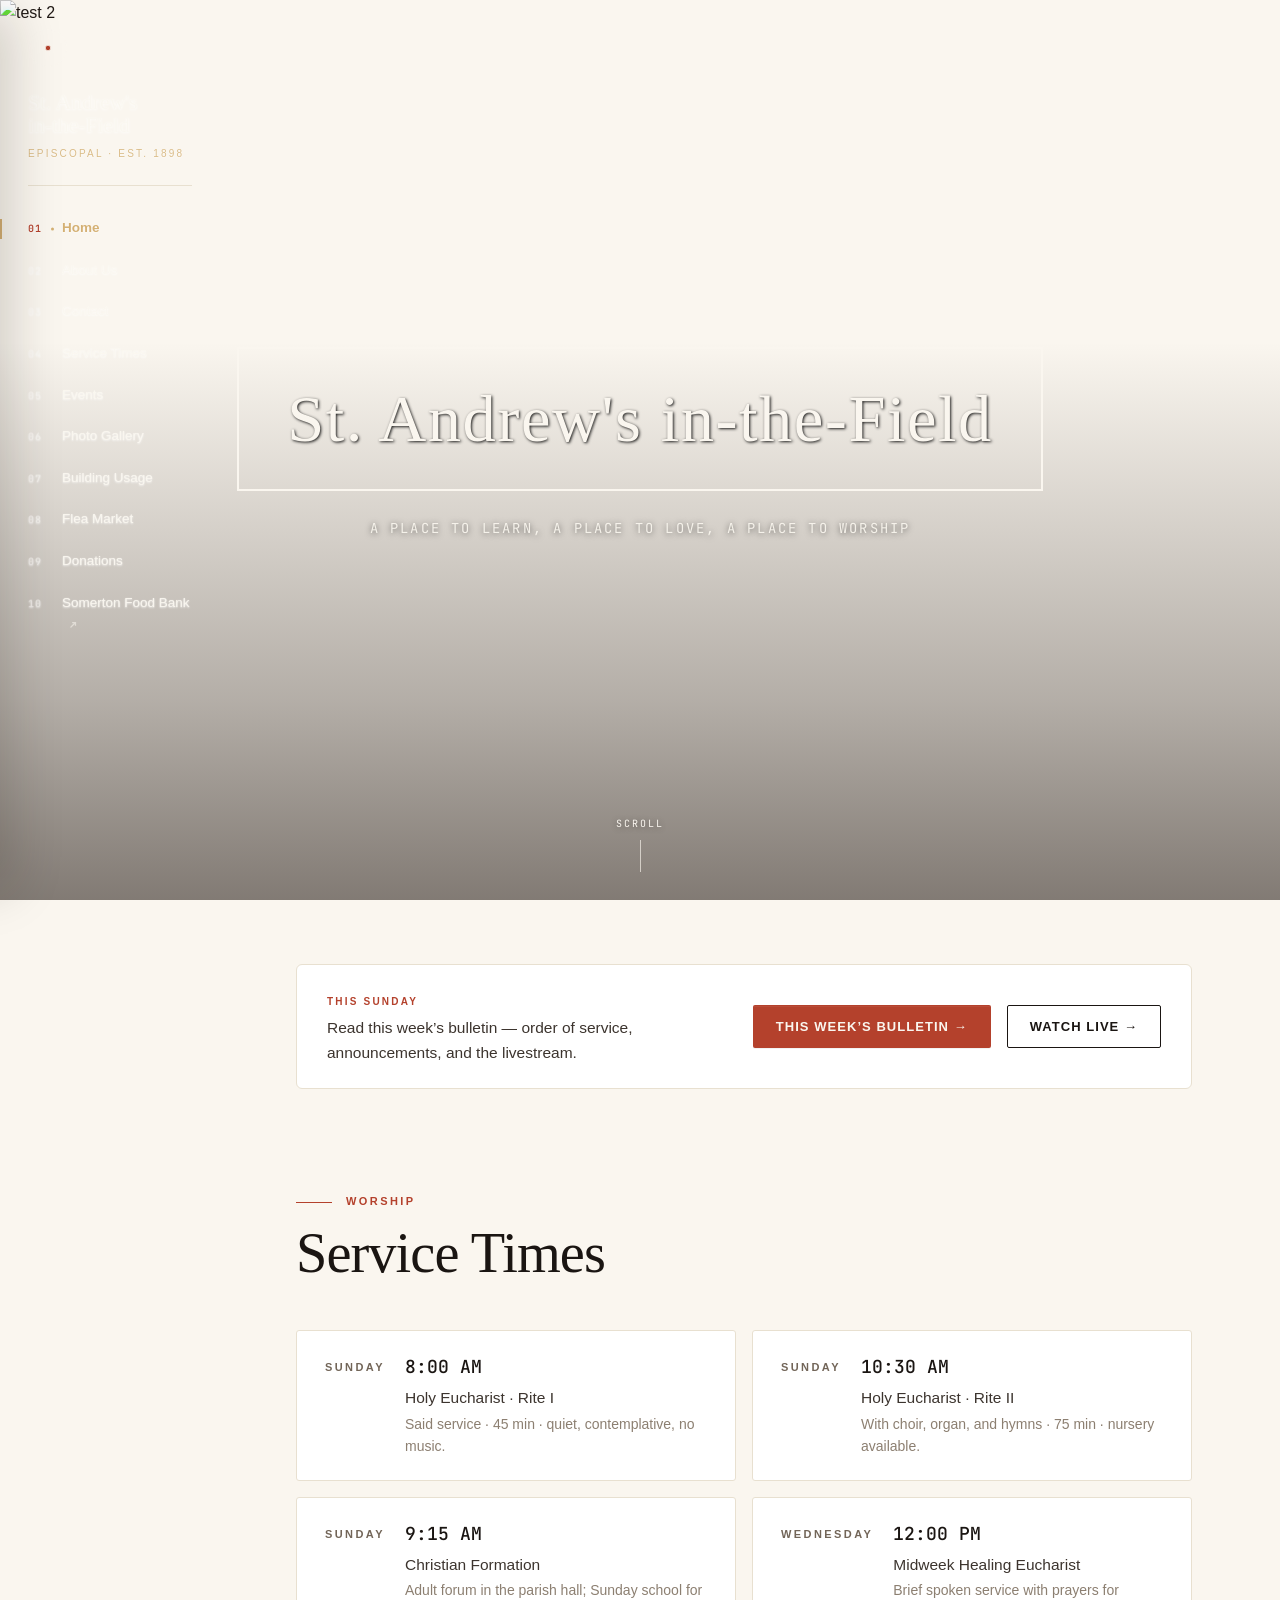
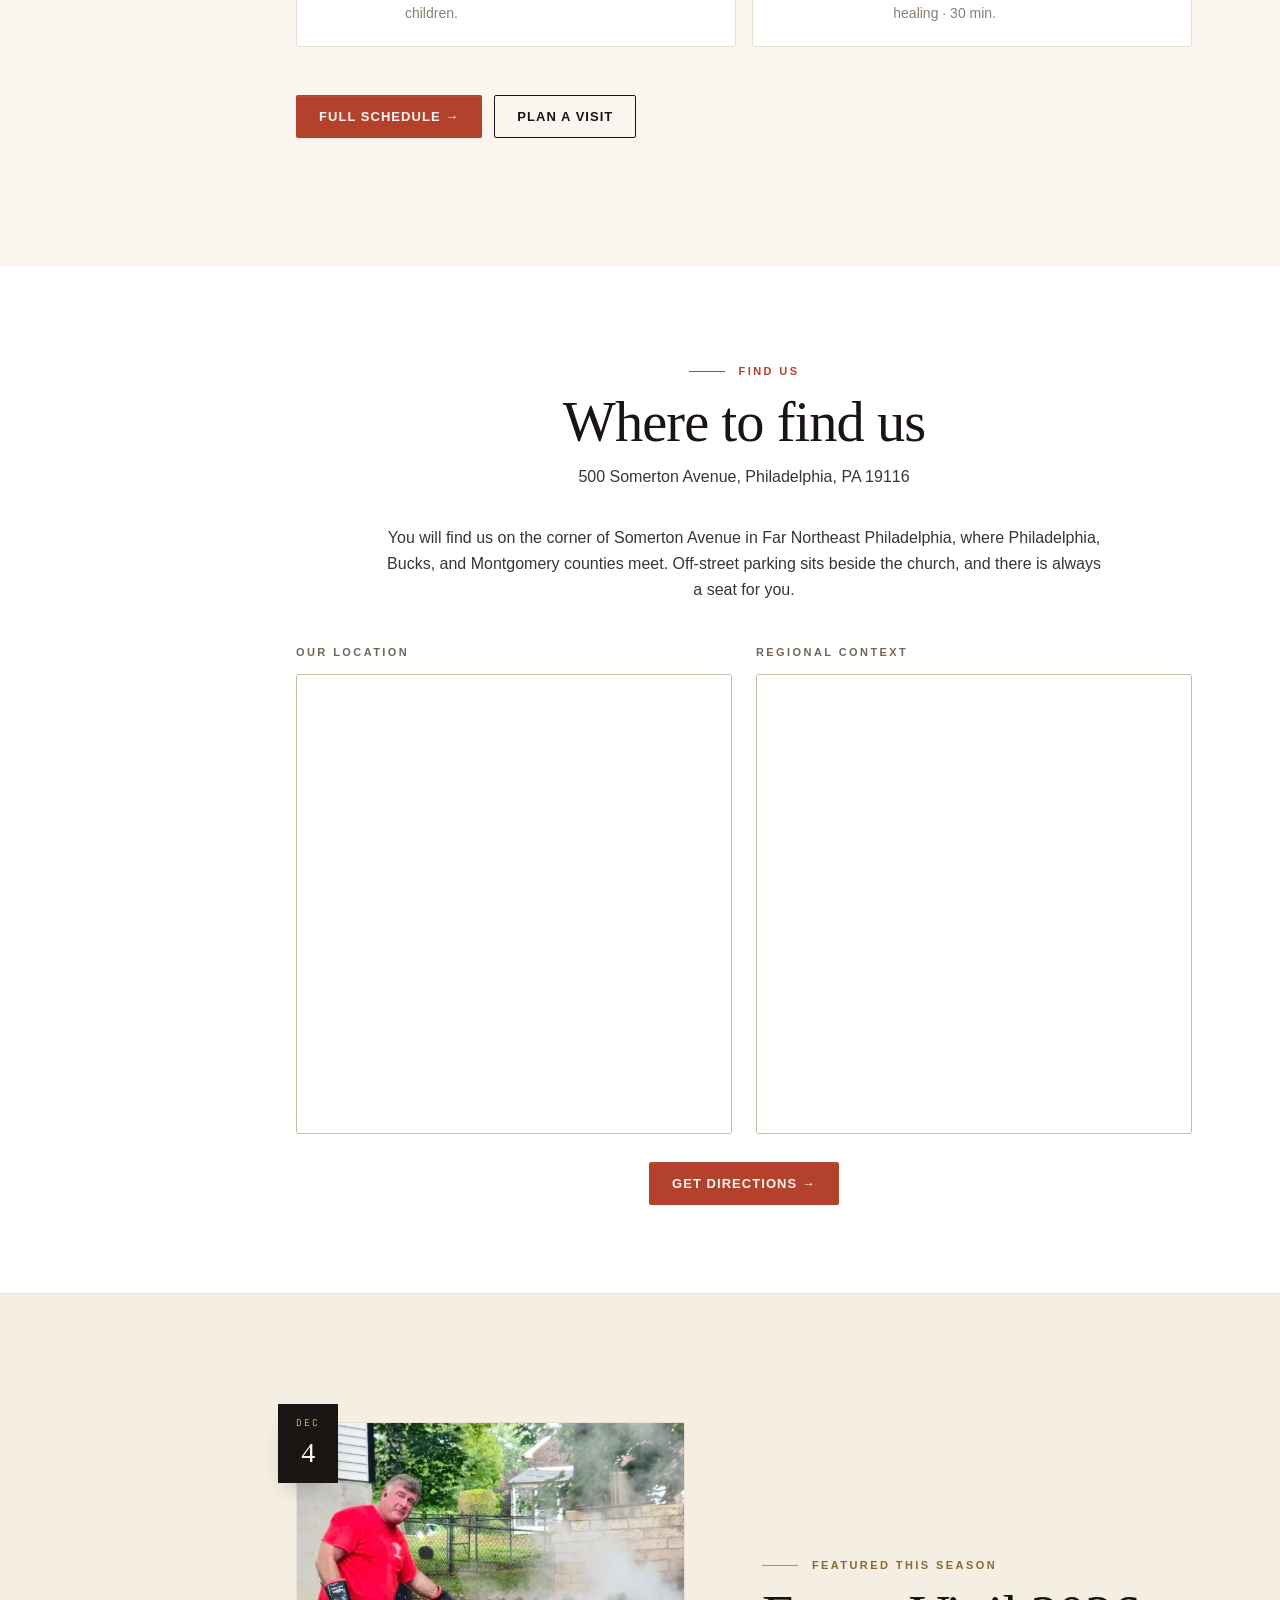
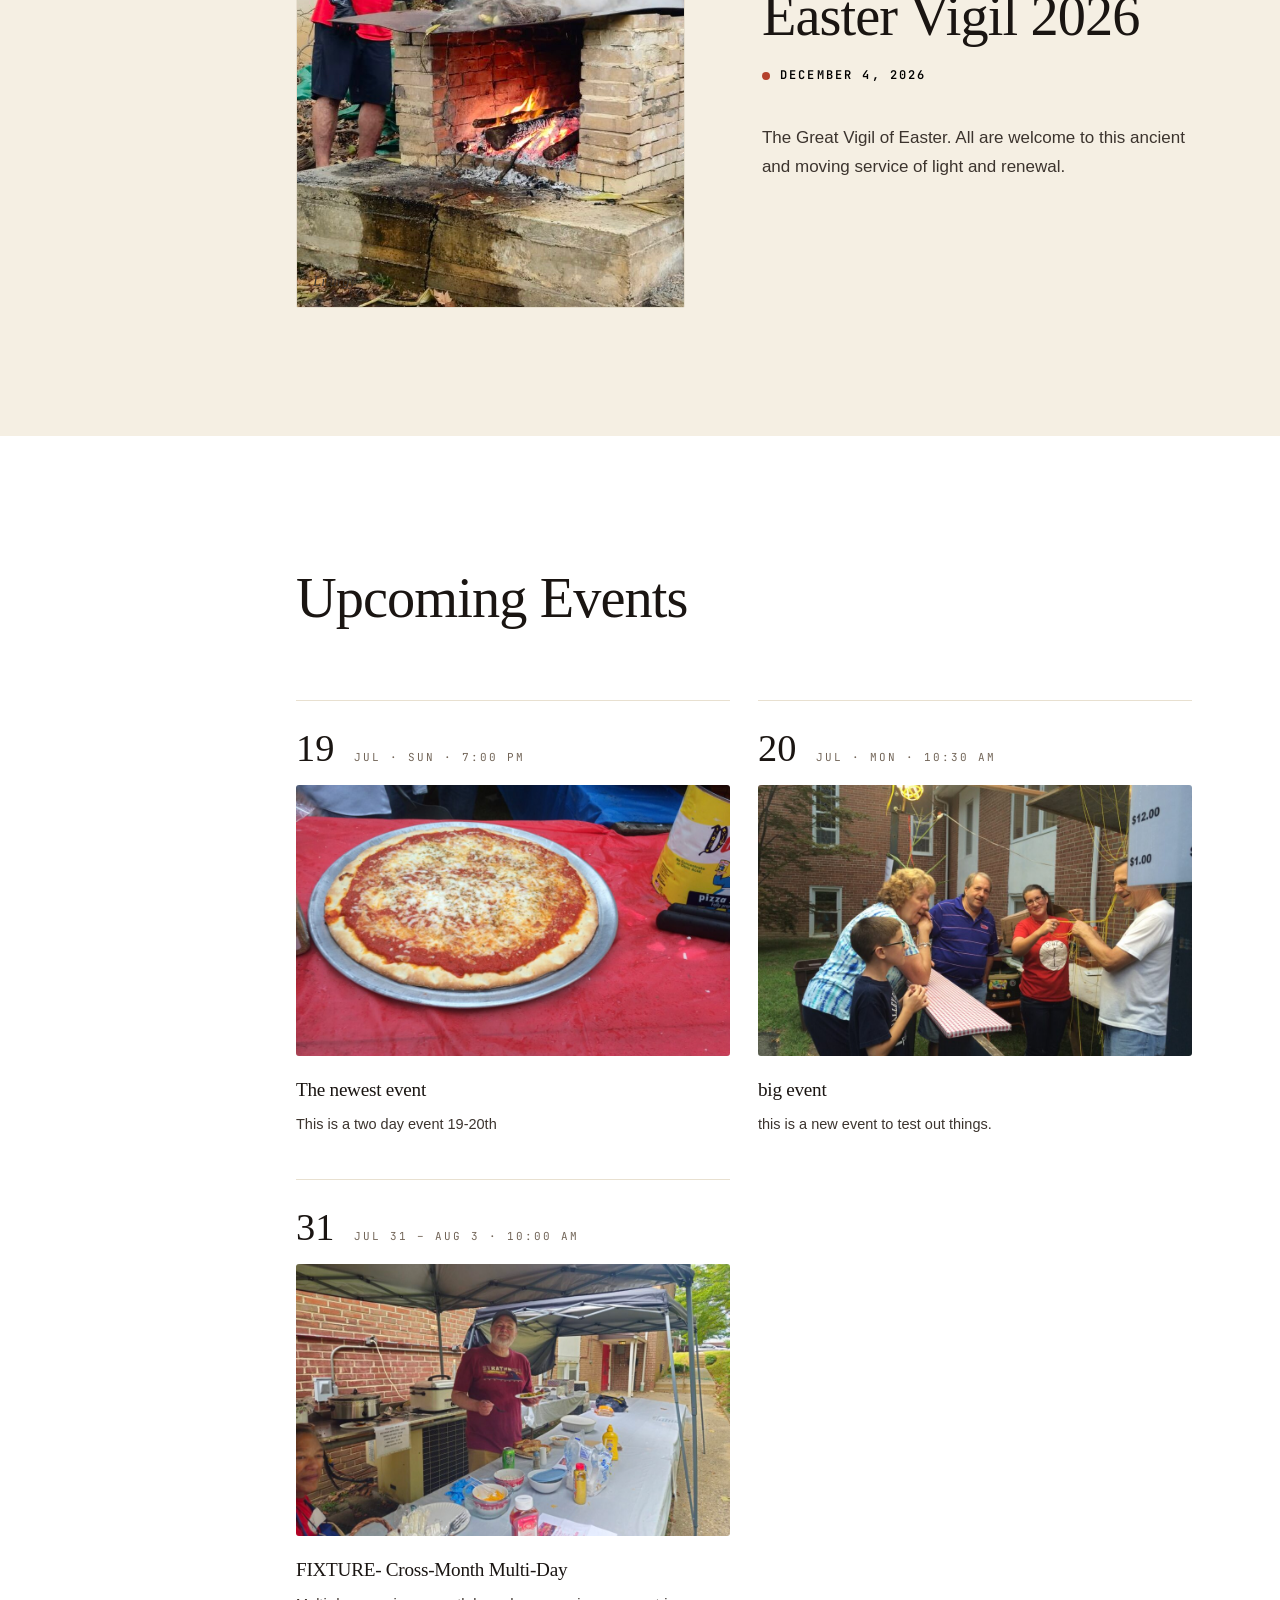
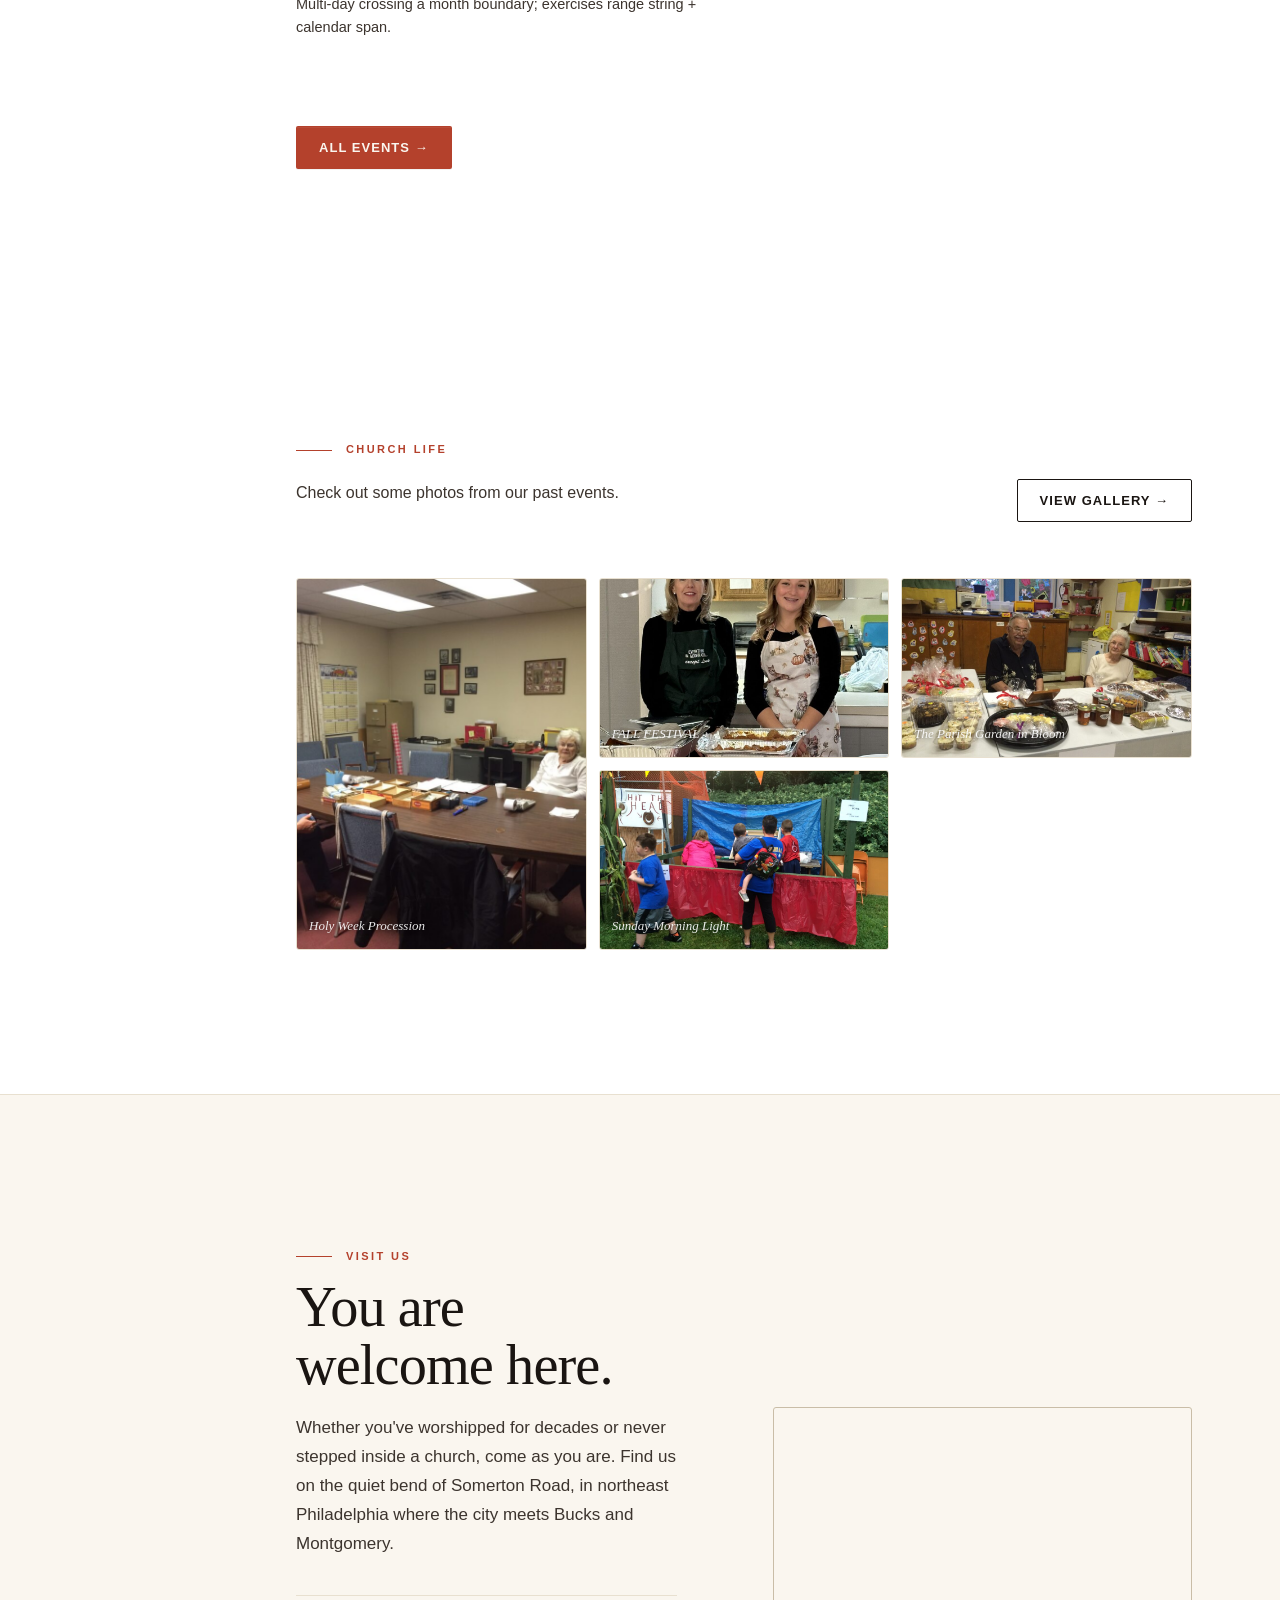
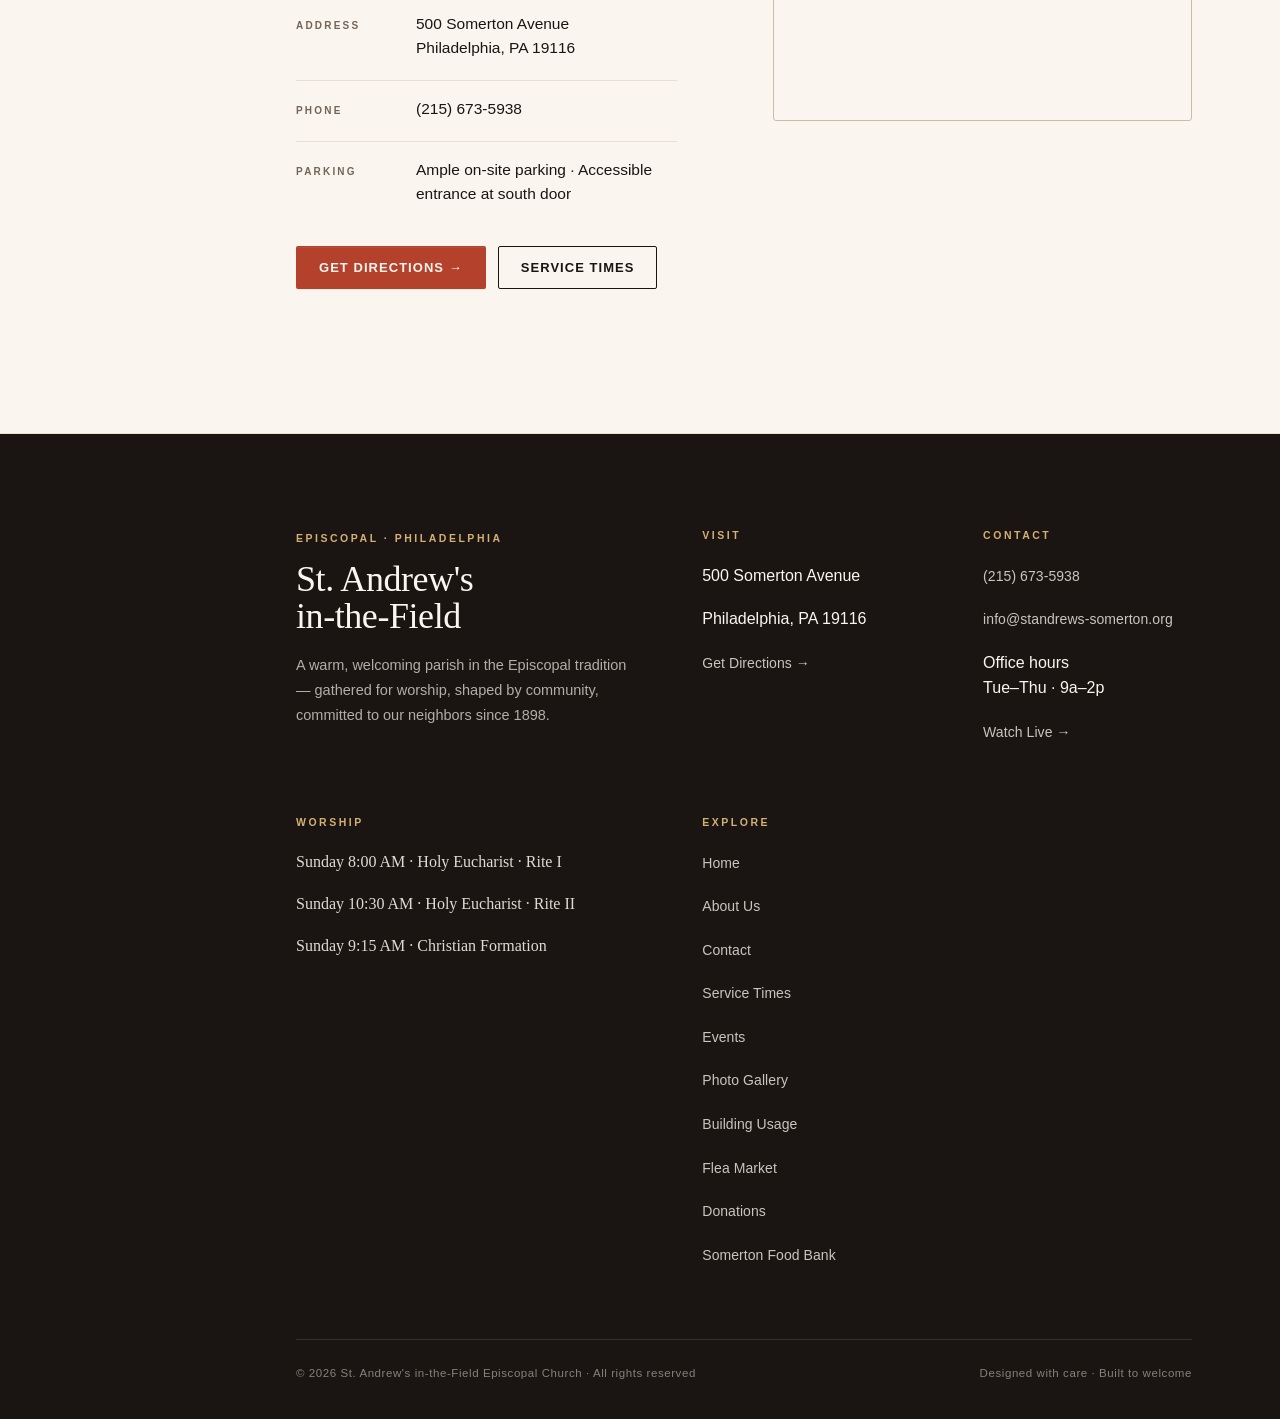
==== index.html @ 598af906 "Static demo of St. Andrew's in-the-Field (site snapshot)" ====
<!doctype html>
<html lang="en-US">
<head>
  <meta charset="UTF-8">
  <meta name="viewport" content="width=device-width, initial-scale=1">
  <meta name="description" content="A warm, welcoming Episcopal parish in Somerton, Philadelphia — gathered for worship, shaped by community, since 1898.">
  <title>test 2</title>
<meta name='robots' content='max-image-preview:large' />
<link rel='dns-prefetch' href='//fonts.googleapis.com' />
<link rel="alternate" title="oEmbed (JSON)" type="application/json+oembed" href="https://lucmac667.github.io/standrews-demo/wp-json/oembed/1.0/embed?url=http%3A%2F%2Ftest-2.local%2F" />
<link rel="alternate" title="oEmbed (XML)" type="text/xml+oembed" href="https://lucmac667.github.io/standrews-demo/wp-json/oembed/1.0/embed?url=http%3A%2F%2Ftest-2.local%2F&#038;format=xml" />
<style id="wp-img-auto-sizes-contain-inline-css">
img:is([sizes=auto i],[sizes^="auto," i]){contain-intrinsic-size:3000px 1500px}
/*# sourceURL=wp-img-auto-sizes-contain-inline-css */
</style>
<style id="wp-emoji-styles-inline-css">

	img.wp-smiley, img.emoji {
		display: inline !important;
		border: none !important;
		box-shadow: none !important;
		height: 1em !important;
		width: 1em !important;
		margin: 0 0.07em !important;
		vertical-align: -0.1em !important;
		background: none !important;
		padding: 0 !important;
	}
/*# sourceURL=wp-emoji-styles-inline-css */
</style>
<style id="wp-block-library-inline-css">
:root{--wp-block-synced-color:#7a00df;--wp-block-synced-color--rgb:122,0,223;--wp-bound-block-color:var(--wp-block-synced-color);--wp-editor-canvas-background:#ddd;--wp-admin-theme-color:#007cba;--wp-admin-theme-color--rgb:0,124,186;--wp-admin-theme-color-darker-10:#006ba1;--wp-admin-theme-color-darker-10--rgb:0,107,160.5;--wp-admin-theme-color-darker-20:#005a87;--wp-admin-theme-color-darker-20--rgb:0,90,135;--wp-admin-border-width-focus:2px}@media (min-resolution:192dpi){:root{--wp-admin-border-width-focus:1.5px}}.wp-element-button{cursor:pointer}:root .has-very-light-gray-background-color{background-color:#eee}:root .has-very-dark-gray-background-color{background-color:#313131}:root .has-very-light-gray-color{color:#eee}:root .has-very-dark-gray-color{color:#313131}:root .has-vivid-green-cyan-to-vivid-cyan-blue-gradient-background{background:linear-gradient(135deg,#00d084,#0693e3)}:root .has-purple-crush-gradient-background{background:linear-gradient(135deg,#34e2e4,#4721fb 50%,#ab1dfe)}:root .has-hazy-dawn-gradient-background{background:linear-gradient(135deg,#faaca8,#dad0ec)}:root .has-subdued-olive-gradient-background{background:linear-gradient(135deg,#fafae1,#67a671)}:root .has-atomic-cream-gradient-background{background:linear-gradient(135deg,#fdd79a,#004a59)}:root .has-nightshade-gradient-background{background:linear-gradient(135deg,#330968,#31cdcf)}:root .has-midnight-gradient-background{background:linear-gradient(135deg,#020381,#2874fc)}:root{--wp--preset--font-size--normal:16px;--wp--preset--font-size--huge:42px}.has-regular-font-size{font-size:1em}.has-larger-font-size{font-size:2.625em}.has-normal-font-size{font-size:var(--wp--preset--font-size--normal)}.has-huge-font-size{font-size:var(--wp--preset--font-size--huge)}:root .has-text-align-center{text-align:center}:root .has-text-align-left{text-align:left}:root .has-text-align-right{text-align:right}.has-fit-text{white-space:nowrap!important}#end-resizable-editor-section{display:none}.aligncenter{clear:both}.items-justified-left{justify-content:flex-start}.items-justified-center{justify-content:center}.items-justified-right{justify-content:flex-end}.items-justified-space-between{justify-content:space-between}.screen-reader-text{word-wrap:normal!important;border:0;clip-path:inset(50%);height:1px;margin:-1px;overflow:hidden;padding:0;position:absolute;width:1px}.screen-reader-text:focus{background-color:#ddd;clip-path:none;color:#444;display:block;font-size:1em;height:auto;left:5px;line-height:normal;padding:15px 23px 14px;text-decoration:none;top:5px;width:auto;z-index:100000}html :where(.has-border-color){border-style:solid}html :where([style*=border-color]){border-style:solid}html :where([style*=border-top-color]){border-top-style:solid}html :where([style*=border-right-color]){border-right-style:solid}html :where([style*=border-bottom-color]){border-bottom-style:solid}html :where([style*=border-left-color]){border-left-style:solid}html :where([style*=border-width]){border-style:solid}html :where([style*=border-top-width]){border-top-style:solid}html :where([style*=border-right-width]){border-right-style:solid}html :where([style*=border-bottom-width]){border-bottom-style:solid}html :where([style*=border-left-width]){border-left-style:solid}html :where(img[class*=wp-image-]){height:auto;max-width:100%}:where(figure){margin:0 0 1em}html :where(.is-position-sticky){--wp-admin--admin-bar--position-offset:var(--wp-admin--admin-bar--height,0px)}@media screen and (max-width:600px){html :where(.is-position-sticky){--wp-admin--admin-bar--position-offset:0px}}

/*# sourceURL=/wp-includes/css/dist/block-library/common.min.css */
</style>
<style id="classic-theme-styles-inline-css">
/*! This file is auto-generated */
.wp-block-button__link{color:#fff;background-color:#32373c;border-radius:9999px;box-shadow:none;text-decoration:none;padding:calc(.667em + 2px) calc(1.333em + 2px);font-size:1.125em}.wp-block-file__button{background:#32373c;color:#fff;text-decoration:none}
/*# sourceURL=/wp-includes/css/classic-themes.min.css */
</style>

<style id="global-styles-inline-css">
:root{--wp--preset--aspect-ratio--square: 1;--wp--preset--aspect-ratio--4-3: 4/3;--wp--preset--aspect-ratio--3-4: 3/4;--wp--preset--aspect-ratio--3-2: 3/2;--wp--preset--aspect-ratio--2-3: 2/3;--wp--preset--aspect-ratio--16-9: 16/9;--wp--preset--aspect-ratio--9-16: 9/16;--wp--preset--color--black: #000000;--wp--preset--color--cyan-bluish-gray: #abb8c3;--wp--preset--color--white: #ffffff;--wp--preset--color--pale-pink: #f78da7;--wp--preset--color--vivid-red: #cf2e2e;--wp--preset--color--luminous-vivid-orange: #ff6900;--wp--preset--color--luminous-vivid-amber: #fcb900;--wp--preset--color--light-green-cyan: #7bdcb5;--wp--preset--color--vivid-green-cyan: #00d084;--wp--preset--color--pale-cyan-blue: #8ed1fc;--wp--preset--color--vivid-cyan-blue: #0693e3;--wp--preset--color--vivid-purple: #9b51e0;--wp--preset--gradient--vivid-cyan-blue-to-vivid-purple: linear-gradient(135deg,rgb(6,147,227) 0%,rgb(155,81,224) 100%);--wp--preset--gradient--light-green-cyan-to-vivid-green-cyan: linear-gradient(135deg,rgb(122,220,180) 0%,rgb(0,208,130) 100%);--wp--preset--gradient--luminous-vivid-amber-to-luminous-vivid-orange: linear-gradient(135deg,rgb(252,185,0) 0%,rgb(255,105,0) 100%);--wp--preset--gradient--luminous-vivid-orange-to-vivid-red: linear-gradient(135deg,rgb(255,105,0) 0%,rgb(207,46,46) 100%);--wp--preset--gradient--very-light-gray-to-cyan-bluish-gray: linear-gradient(135deg,rgb(238,238,238) 0%,rgb(169,184,195) 100%);--wp--preset--gradient--cool-to-warm-spectrum: linear-gradient(135deg,rgb(74,234,220) 0%,rgb(151,120,209) 20%,rgb(207,42,186) 40%,rgb(238,44,130) 60%,rgb(251,105,98) 80%,rgb(254,248,76) 100%);--wp--preset--gradient--blush-light-purple: linear-gradient(135deg,rgb(255,206,236) 0%,rgb(152,150,240) 100%);--wp--preset--gradient--blush-bordeaux: linear-gradient(135deg,rgb(254,205,165) 0%,rgb(254,45,45) 50%,rgb(107,0,62) 100%);--wp--preset--gradient--luminous-dusk: linear-gradient(135deg,rgb(255,203,112) 0%,rgb(199,81,192) 50%,rgb(65,88,208) 100%);--wp--preset--gradient--pale-ocean: linear-gradient(135deg,rgb(255,245,203) 0%,rgb(182,227,212) 50%,rgb(51,167,181) 100%);--wp--preset--gradient--electric-grass: linear-gradient(135deg,rgb(202,248,128) 0%,rgb(113,206,126) 100%);--wp--preset--gradient--midnight: linear-gradient(135deg,rgb(2,3,129) 0%,rgb(40,116,252) 100%);--wp--preset--font-size--small: 13px;--wp--preset--font-size--medium: 20px;--wp--preset--font-size--large: 36px;--wp--preset--font-size--x-large: 42px;--wp--preset--spacing--20: 0.44rem;--wp--preset--spacing--30: 0.67rem;--wp--preset--spacing--40: 1rem;--wp--preset--spacing--50: 1.5rem;--wp--preset--spacing--60: 2.25rem;--wp--preset--spacing--70: 3.38rem;--wp--preset--spacing--80: 5.06rem;--wp--preset--shadow--natural: 6px 6px 9px rgba(0, 0, 0, 0.2);--wp--preset--shadow--deep: 12px 12px 50px rgba(0, 0, 0, 0.4);--wp--preset--shadow--sharp: 6px 6px 0px rgba(0, 0, 0, 0.2);--wp--preset--shadow--outlined: 6px 6px 0px -3px rgb(255, 255, 255), 6px 6px rgb(0, 0, 0);--wp--preset--shadow--crisp: 6px 6px 0px rgb(0, 0, 0);}:where(body) { margin: 0; }:where(.is-layout-flex){gap: 0.5em;}:where(.is-layout-grid){gap: 0.5em;}body .is-layout-flex{display: flex;}.is-layout-flex{flex-wrap: wrap;align-items: center;}.is-layout-flex > :is(*, div){margin: 0;}body .is-layout-grid{display: grid;}.is-layout-grid > :is(*, div){margin: 0;}body{padding-top: 0px;padding-right: 0px;padding-bottom: 0px;padding-left: 0px;}:root :where(.wp-element-button, .wp-block-button__link){background-color: #32373c;border-width: 0;color: #fff;font-family: inherit;font-size: inherit;font-style: inherit;font-weight: inherit;letter-spacing: inherit;line-height: inherit;padding-top: calc(0.667em + 2px);padding-right: calc(1.333em + 2px);padding-bottom: calc(0.667em + 2px);padding-left: calc(1.333em + 2px);text-decoration: none;text-transform: inherit;}.has-black-color{color: var(--wp--preset--color--black) !important;}.has-cyan-bluish-gray-color{color: var(--wp--preset--color--cyan-bluish-gray) !important;}.has-white-color{color: var(--wp--preset--color--white) !important;}.has-pale-pink-color{color: var(--wp--preset--color--pale-pink) !important;}.has-vivid-red-color{color: var(--wp--preset--color--vivid-red) !important;}.has-luminous-vivid-orange-color{color: var(--wp--preset--color--luminous-vivid-orange) !important;}.has-luminous-vivid-amber-color{color: var(--wp--preset--color--luminous-vivid-amber) !important;}.has-light-green-cyan-color{color: var(--wp--preset--color--light-green-cyan) !important;}.has-vivid-green-cyan-color{color: var(--wp--preset--color--vivid-green-cyan) !important;}.has-pale-cyan-blue-color{color: var(--wp--preset--color--pale-cyan-blue) !important;}.has-vivid-cyan-blue-color{color: var(--wp--preset--color--vivid-cyan-blue) !important;}.has-vivid-purple-color{color: var(--wp--preset--color--vivid-purple) !important;}.has-black-background-color{background-color: var(--wp--preset--color--black) !important;}.has-cyan-bluish-gray-background-color{background-color: var(--wp--preset--color--cyan-bluish-gray) !important;}.has-white-background-color{background-color: var(--wp--preset--color--white) !important;}.has-pale-pink-background-color{background-color: var(--wp--preset--color--pale-pink) !important;}.has-vivid-red-background-color{background-color: var(--wp--preset--color--vivid-red) !important;}.has-luminous-vivid-orange-background-color{background-color: var(--wp--preset--color--luminous-vivid-orange) !important;}.has-luminous-vivid-amber-background-color{background-color: var(--wp--preset--color--luminous-vivid-amber) !important;}.has-light-green-cyan-background-color{background-color: var(--wp--preset--color--light-green-cyan) !important;}.has-vivid-green-cyan-background-color{background-color: var(--wp--preset--color--vivid-green-cyan) !important;}.has-pale-cyan-blue-background-color{background-color: var(--wp--preset--color--pale-cyan-blue) !important;}.has-vivid-cyan-blue-background-color{background-color: var(--wp--preset--color--vivid-cyan-blue) !important;}.has-vivid-purple-background-color{background-color: var(--wp--preset--color--vivid-purple) !important;}.has-black-border-color{border-color: var(--wp--preset--color--black) !important;}.has-cyan-bluish-gray-border-color{border-color: var(--wp--preset--color--cyan-bluish-gray) !important;}.has-white-border-color{border-color: var(--wp--preset--color--white) !important;}.has-pale-pink-border-color{border-color: var(--wp--preset--color--pale-pink) !important;}.has-vivid-red-border-color{border-color: var(--wp--preset--color--vivid-red) !important;}.has-luminous-vivid-orange-border-color{border-color: var(--wp--preset--color--luminous-vivid-orange) !important;}.has-luminous-vivid-amber-border-color{border-color: var(--wp--preset--color--luminous-vivid-amber) !important;}.has-light-green-cyan-border-color{border-color: var(--wp--preset--color--light-green-cyan) !important;}.has-vivid-green-cyan-border-color{border-color: var(--wp--preset--color--vivid-green-cyan) !important;}.has-pale-cyan-blue-border-color{border-color: var(--wp--preset--color--pale-cyan-blue) !important;}.has-vivid-cyan-blue-border-color{border-color: var(--wp--preset--color--vivid-cyan-blue) !important;}.has-vivid-purple-border-color{border-color: var(--wp--preset--color--vivid-purple) !important;}.has-vivid-cyan-blue-to-vivid-purple-gradient-background{background: var(--wp--preset--gradient--vivid-cyan-blue-to-vivid-purple) !important;}.has-light-green-cyan-to-vivid-green-cyan-gradient-background{background: var(--wp--preset--gradient--light-green-cyan-to-vivid-green-cyan) !important;}.has-luminous-vivid-amber-to-luminous-vivid-orange-gradient-background{background: var(--wp--preset--gradient--luminous-vivid-amber-to-luminous-vivid-orange) !important;}.has-luminous-vivid-orange-to-vivid-red-gradient-background{background: var(--wp--preset--gradient--luminous-vivid-orange-to-vivid-red) !important;}.has-very-light-gray-to-cyan-bluish-gray-gradient-background{background: var(--wp--preset--gradient--very-light-gray-to-cyan-bluish-gray) !important;}.has-cool-to-warm-spectrum-gradient-background{background: var(--wp--preset--gradient--cool-to-warm-spectrum) !important;}.has-blush-light-purple-gradient-background{background: var(--wp--preset--gradient--blush-light-purple) !important;}.has-blush-bordeaux-gradient-background{background: var(--wp--preset--gradient--blush-bordeaux) !important;}.has-luminous-dusk-gradient-background{background: var(--wp--preset--gradient--luminous-dusk) !important;}.has-pale-ocean-gradient-background{background: var(--wp--preset--gradient--pale-ocean) !important;}.has-electric-grass-gradient-background{background: var(--wp--preset--gradient--electric-grass) !important;}.has-midnight-gradient-background{background: var(--wp--preset--gradient--midnight) !important;}.has-small-font-size{font-size: var(--wp--preset--font-size--small) !important;}.has-medium-font-size{font-size: var(--wp--preset--font-size--medium) !important;}.has-large-font-size{font-size: var(--wp--preset--font-size--large) !important;}.has-x-large-font-size{font-size: var(--wp--preset--font-size--x-large) !important;}
/*# sourceURL=global-styles-inline-css */
</style>

<link rel='stylesheet' id='standrews-fonts-css' href='https://fonts.googleapis.com/css2?family=JetBrains+Mono%3Awght%40400%3B500&#038;display=swap' media='all' />
<link rel='stylesheet' id='standrews-theme-css' href='https://lucmac667.github.io/standrews-demo/wp-content/themes/st-andrews/css/theme.css' media='all' />
<link rel='stylesheet' id='standrews-wp-css' href='https://lucmac667.github.io/standrews-demo/wp-content/themes/st-andrews/css/wp-overrides.css' media='all' />
<link rel="https://api.w.org/" href="https://lucmac667.github.io/standrews-demo/wp-json/" /><link rel="alternate" title="JSON" type="application/json" href="https://lucmac667.github.io/standrews-demo/wp-json/wp/v2/pages/8" /><link rel="EditURI" type="application/rsd+xml" title="RSD" href="https://lucmac667.github.io/standrews-demo/xmlrpc.php?rsd" />
<meta name="generator" content="WordPress 7.0" />
<link rel="canonical" href="https://lucmac667.github.io/standrews-demo/" />
<link rel='shortlink' href='https://lucmac667.github.io/standrews-demo/' />
</head>
<body class="home wp-singular page-template page-template-front-page page-template-front-page-php page page-id-8 wp-theme-st-andrews home-hero-active">

<a class="skip-link" href="#main">Skip to content</a>

<!-- Scroll Progress -->
<div class="scroll-progress" id="scroll-progress"></div>

<!-- Mobile Top Bar -->
<div class="topbar" id="topbar" data-scrolled="false" data-tone="light">
  <div class="topbar__inner">
    <a href="https://lucmac667.github.io/standrews-demo/" class="topbar__brand" aria-label="St. Andrew's home">
      <svg width="32" height="32" viewBox="0 0 44 44" fill="none" aria-hidden="true"><circle cx="22" cy="22" r="20.5" stroke="#1f1a17" stroke-width="1" opacity="0.5"/><path d="M22 8 L22 36" stroke="#1f1a17" stroke-width="1.4" stroke-linecap="square"/><path d="M14 22 L30 22" stroke="#1f1a17" stroke-width="1.4" stroke-linecap="square"/><circle cx="22" cy="22" r="3" fill="#b4412c"/></svg>      <span class="topbar__brand__name">St. Andrew's</span>
    </a>
    <button class="topbar__menu" id="drawer-open" aria-label="Open navigation">
      <svg viewBox="0 0 24 24" fill="none" stroke="currentColor" stroke-width="1.6"><path d="M3 6h18M3 12h18M3 18h18"/></svg>
    </button>
  </div>
</div>

<!-- Mobile Drawer -->
<div class="drawer-backdrop" id="drawer-backdrop" style="display:none"></div>
<div class="drawer" id="drawer" style="transform:translateX(-100%)">
  <button class="drawer__close" id="drawer-close" aria-label="Close navigation">
    <svg width="22" height="22" viewBox="0 0 24 24" fill="none" stroke="currentColor" stroke-width="1.6"><path d="M6 6l12 12M18 6L6 18"/></svg>
  </button>
  <div class="drawer__header">
    <svg width="36" height="36" viewBox="0 0 44 44" fill="none" aria-hidden="true"><circle cx="22" cy="22" r="20.5" stroke="#1f1a17" stroke-width="1" opacity="0.5"/><path d="M22 8 L22 36" stroke="#1f1a17" stroke-width="1.4" stroke-linecap="square"/><path d="M14 22 L30 22" stroke="#1f1a17" stroke-width="1.4" stroke-linecap="square"/><circle cx="22" cy="22" r="3" fill="#b4412c"/></svg>    <div style="margin-top:12px;font-family:var(--font-display);font-size:22px;line-height:1.1">
      St. Andrew's<br>in-the-Field
    </div>
    <div class="sidebar__tag" style="margin-top:6px">Episcopal · est. 1898</div>
  </div>
  <ul class="drawer__nav">
    <li><a href="https://lucmac667.github.io/standrews-demo/" class="drawer__link" aria-current="page"><span class="drawer__link__num">01</span><span style="display:inline-flex;align-items:center;gap:8px">Home</span></a></li><li><a href="https://lucmac667.github.io/standrews-demo/about/" class="drawer__link"><span class="drawer__link__num">02</span><span style="display:inline-flex;align-items:center;gap:8px">About Us</span></a></li><li><a href="https://lucmac667.github.io/standrews-demo/contact/" class="drawer__link"><span class="drawer__link__num">03</span><span style="display:inline-flex;align-items:center;gap:8px">Contact</span></a></li><li><a href="https://lucmac667.github.io/standrews-demo/service-times/" class="drawer__link"><span class="drawer__link__num">04</span><span style="display:inline-flex;align-items:center;gap:8px">Service Times</span></a></li><li><a href="https://lucmac667.github.io/standrews-demo/events/" class="drawer__link"><span class="drawer__link__num">05</span><span style="display:inline-flex;align-items:center;gap:8px">Events</span></a></li><li><a href="https://lucmac667.github.io/standrews-demo/photo-gallery/" class="drawer__link"><span class="drawer__link__num">06</span><span style="display:inline-flex;align-items:center;gap:8px">Photo Gallery</span></a></li><li><a href="https://lucmac667.github.io/standrews-demo/building-usage/" class="drawer__link"><span class="drawer__link__num">07</span><span style="display:inline-flex;align-items:center;gap:8px">Building Usage</span></a></li><li><a href="https://lucmac667.github.io/standrews-demo/flea-market/" class="drawer__link"><span class="drawer__link__num">08</span><span style="display:inline-flex;align-items:center;gap:8px">Flea Market</span></a></li><li><a href="https://lucmac667.github.io/standrews-demo/donations/" class="drawer__link"><span class="drawer__link__num">09</span><span style="display:inline-flex;align-items:center;gap:8px">Donations</span></a></li><li><a href="https://www.somertonfoodbank.org/" class="drawer__link" target="_blank" rel="noreferrer"><span class="drawer__link__num">10</span><span style="display:inline-flex;align-items:center;gap:8px">Somerton Food Bank <svg width="12" height="12" viewBox="0 0 12 12" fill="none" stroke="currentColor" stroke-width="1.5" style="opacity:0.6"><path d="M3 9L9 3M5 3h4v4"/></svg></span></a></li>  </ul>
</div>

<!-- Desktop Sidebar -->
<div class="with-sidebar">
<aside class="sidebar" aria-label="Primary" data-scrolled="false" data-tone="light" data-visible="true" id="sidebar">
  <div class="sidebar__brand">
    <a href="https://lucmac667.github.io/standrews-demo/" aria-label="St. Andrew's home" class="sidebar__crest-wrap">
      <svg width="40" height="40" viewBox="0 0 44 44" fill="none" aria-hidden="true"><circle cx="22" cy="22" r="20.5" stroke="#1f1a17" stroke-width="1" opacity="0.5"/><path d="M22 8 L22 36" stroke="#1f1a17" stroke-width="1.4" stroke-linecap="square"/><path d="M14 22 L30 22" stroke="#1f1a17" stroke-width="1.4" stroke-linecap="square"/><circle cx="22" cy="22" r="3" fill="#b4412c"/></svg>    </a>
    <div class="sidebar__name" style="margin-top:14px">
      St. Andrew's<br>in-the-Field
    </div>
    <div class="sidebar__tag">Episcopal · est. 1898</div>
  </div>

  <ul class="sidebar__nav">
    <li><a href="https://lucmac667.github.io/standrews-demo/" class="sidebar__link" aria-current="page"><span class="sidebar__link__active-bar"></span><span class="sidebar__num">01</span><span>Home</span></a></li><li><a href="https://lucmac667.github.io/standrews-demo/about/" class="sidebar__link"><span class="sidebar__num">02</span><span>About Us</span></a></li><li><a href="https://lucmac667.github.io/standrews-demo/contact/" class="sidebar__link"><span class="sidebar__num">03</span><span>Contact</span></a></li><li><a href="https://lucmac667.github.io/standrews-demo/service-times/" class="sidebar__link"><span class="sidebar__num">04</span><span>Service Times</span></a></li><li><a href="https://lucmac667.github.io/standrews-demo/events/" class="sidebar__link"><span class="sidebar__num">05</span><span>Events</span></a></li><li><a href="https://lucmac667.github.io/standrews-demo/photo-gallery/" class="sidebar__link"><span class="sidebar__num">06</span><span>Photo Gallery</span></a></li><li><a href="https://lucmac667.github.io/standrews-demo/building-usage/" class="sidebar__link"><span class="sidebar__num">07</span><span>Building Usage</span></a></li><li><a href="https://lucmac667.github.io/standrews-demo/flea-market/" class="sidebar__link"><span class="sidebar__num">08</span><span>Flea Market</span></a></li><li><a href="https://lucmac667.github.io/standrews-demo/donations/" class="sidebar__link"><span class="sidebar__num">09</span><span>Donations</span></a></li><li><a href="https://www.somertonfoodbank.org/" class="sidebar__link" target="_blank" rel="noreferrer"><span class="sidebar__num">10</span><span>Somerton Food Bank <svg width="10" height="10" viewBox="0 0 12 12" fill="none" stroke="currentColor" stroke-width="1.5" style="margin-left:6px;opacity:0.6;vertical-align:middle"><path d="M3 9L9 3M5 3h4v4"/></svg></span></a></li>  </ul>

</aside>

<main id="main">

<!-- ═══════════════════════ HERO ═══════════════════════ -->
<section class="sa-hero" style="position:relative;min-height:100vh;height:100vh;overflow:hidden;background:var(--ivory)">
  <div style="position:absolute;inset:0">
    <img src="https://lucmac667.github.io/standrews-demo/wp-content/themes/st-andrews/images/1772937598787blob.jpg" alt="test 2" style="width:100%;height:100%;object-fit:cover;object-position:center 30%;display:block;filter:saturate(1.11) brightness(1.26)">
  </div>
  <div style="position:absolute;inset:0;background:linear-gradient(180deg,rgba(255,251,240,0) 0%,rgba(255,251,240,0) 38%,rgba(31,21,15,0.32) 78%,rgba(31,21,15,0.55) 100%);pointer-events:none"></div>
  <div style="position:absolute;inset:0;display:flex;align-items:center;justify-content:center">
    <div style="color:var(--ivory);text-align:center;padding:0 24px;max-width:900px">
      <h1 class="h-display reveal" style="color:var(--ivory);text-shadow:1px 1px 3px rgba(0,0,0,0.9);font-size:clamp(2rem,5.2vw,4.2rem);border:2px solid var(--ivory);padding:clamp(20px,3vw,34px) clamp(24px,4vw,48px);display:inline-block;letter-spacing:1.5px;line-height:1.08">St. Andrew&#039;s in-the-Field</h1>
      <p class="reveal" style="margin-top:26px;font-family:var(--font-mono);font-size:clamp(0.72rem,1.15vw,0.86rem);letter-spacing:0.16em;text-transform:uppercase;color:rgba(250,246,239,0.92);text-shadow:0 1px 6px rgba(0,0,0,0.6)">A place to learn, a place to love, a place to worship</p>
    </div>
  </div>
  <div style="position:absolute;bottom:28px;left:50%;transform:translateX(-50%);color:var(--ivory);text-align:center;z-index:2">
    <div style="font-family:var(--font-mono);font-size:10px;letter-spacing:0.2em;text-transform:uppercase;margin-bottom:8px;text-shadow:0 1px 6px rgba(0,0,0,0.4)">Scroll</div>
    <div style="width:1px;height:32px;background:rgba(250,246,239,0.65);margin:0 auto"></div>
  </div>
</section>

<!-- ═══════════════════════ THIS SUNDAY — BULLETIN + WATCH LIVE ═══════════════════════ -->
<section class="section" style="background:var(--ivory);padding-top:clamp(40px,6vw,64px);padding-bottom:0">
  <div class="container">
    <div class="reveal" style="display:flex;flex-wrap:wrap;gap:16px;align-items:center;background:var(--paper);border:1px solid var(--line);border-radius:var(--radius);padding:22px clamp(20px,3vw,30px)">
      <div style="flex:1 1 260px">
        <div class="eyebrow" style="color:var(--red);font-size:10px;margin-bottom:6px">This Sunday</div>
        <div style="font-size:15.5px;color:var(--ink-soft)">Read this week’s bulletin — order of service, announcements, and the livestream.</div>
      </div>
      <a class="btn btn--primary" href="https://lucmac667.github.io/standrews-demo/bulletin/">This Week’s Bulletin →</a>      <a class="btn btn--secondary" href="https://www.youtube.com/@standrewsinthefield/live" target="_blank" rel="noreferrer">Watch Live →</a>    </div>
  </div>
</section>

<!-- ═══════════════════════ SERVICE TIMES ═══════════════════════ -->
<section class="section services-band" id="services" style="background:var(--ivory);padding-top:clamp(56px,9vw,96px);padding-bottom:clamp(72px,10vw,128px)">
  <div class="container">
    <div class="reveal" style="margin-bottom:48px">
      <div class="eyebrow"><span class="rule"></span>Worship</div>
      <h2 class="h-1" style="margin-top:14px">Service Times</h2>
    </div>
    <div class="reveal svc-grid">
            <a class="svc-card" href="https://lucmac667.github.io/standrews-demo/service-times/#rite-i" style="display:grid;grid-template-columns:auto 1fr;column-gap:20px;row-gap:6px;align-items:start">
        <div><span class="eyebrow" style="color:var(--muted)">Sunday</span></div>
        <div>
          <div style="font-size:18px;font-weight:500;color:var(--ink);margin-bottom:4px;font-family:var(--font-mono)">8:00 AM</div>
          <div style="font-size:15.5px;color:var(--ink-soft)">Holy Eucharist · Rite I</div>
          <div style="font-size:14px;color:var(--muted-2);margin-top:2px">Said service · 45 min · quiet, contemplative, no music.</div>
        </div>
      </a>
                <a class="svc-card" href="https://lucmac667.github.io/standrews-demo/service-times/#rite-ii" style="display:grid;grid-template-columns:auto 1fr;column-gap:20px;row-gap:6px;align-items:start">
        <div><span class="eyebrow" style="color:var(--muted)">Sunday</span></div>
        <div>
          <div style="font-size:18px;font-weight:500;color:var(--ink);margin-bottom:4px;font-family:var(--font-mono)">10:30 AM</div>
          <div style="font-size:15.5px;color:var(--ink-soft)">Holy Eucharist · Rite II</div>
          <div style="font-size:14px;color:var(--muted-2);margin-top:2px">With choir, organ, and hymns · 75 min · nursery available.</div>
        </div>
      </a>
                <a class="svc-card" href="https://lucmac667.github.io/standrews-demo/service-times/#formation" style="display:grid;grid-template-columns:auto 1fr;column-gap:20px;row-gap:6px;align-items:start">
        <div><span class="eyebrow" style="color:var(--muted)">Sunday</span></div>
        <div>
          <div style="font-size:18px;font-weight:500;color:var(--ink);margin-bottom:4px;font-family:var(--font-mono)">9:15 AM</div>
          <div style="font-size:15.5px;color:var(--ink-soft)">Christian Formation</div>
          <div style="font-size:14px;color:var(--muted-2);margin-top:2px">Adult forum in the parish hall; Sunday school for children.</div>
        </div>
      </a>
                <a class="svc-card" href="https://lucmac667.github.io/standrews-demo/service-times/#healing" style="display:grid;grid-template-columns:auto 1fr;column-gap:20px;row-gap:6px;align-items:start">
        <div><span class="eyebrow" style="color:var(--muted)">Wednesday</span></div>
        <div>
          <div style="font-size:18px;font-weight:500;color:var(--ink);margin-bottom:4px;font-family:var(--font-mono)">12:00 PM</div>
          <div style="font-size:15.5px;color:var(--ink-soft)">Midweek Healing Eucharist</div>
          <div style="font-size:14px;color:var(--muted-2);margin-top:2px">Brief spoken service with prayers for healing · 30 min.</div>
        </div>
      </a>
              </div>
    <div class="reveal" style="margin-top:48px;display:flex;gap:12px;flex-wrap:wrap">
      <a href="https://lucmac667.github.io/standrews-demo/service-times/" class="btn btn--primary">Full Schedule →</a>
      <a href="#visit" class="btn btn--secondary">Plan a Visit</a>
    </div>
  </div>
</section>

<!-- ═══════════════════════ LOCATION MAP ═══════════════════════ -->
<section class="section" id="map" style="background:var(--paper);padding-top:clamp(56px,8vw,88px);padding-bottom:clamp(56px,8vw,88px)">
  <div class="container">
    <div class="reveal" style="margin-bottom:36px;text-align:center">
      <div class="eyebrow" style="justify-content:center"><span class="rule"></span>Find Us</div>
      <h2 class="h-1" style="margin-top:14px">Where to find us</h2>
      <p style="font-size:16px;color:var(--ink-soft);margin-top:12px">500 Somerton Avenue, Philadelphia, PA 19116</p>
    </div>
        <div class="reveal" style="max-width:720px;margin:0 auto 36px;text-align:center;font-size:16px;line-height:1.6;color:var(--ink-soft)">
      <p>You will find us on the corner of Somerton Avenue in Far Northeast Philadelphia, where Philadelphia, Bucks, and Montgomery counties meet. Off-street parking sits beside the church, and there is always a seat for you.</p>    </div>
        <div class="reveal map-grid" style="display:grid;gap:24px;grid-template-columns:1fr">
      <div>
        <div class="eyebrow" style="color:var(--muted);margin-bottom:12px">Our location</div>
        <div style="position:relative;height:clamp(320px,42vw,460px);border-radius:var(--radius-sm);overflow:hidden;border:1px solid var(--line-strong)">
          <iframe src="https://maps.google.com/maps?q=St.%20Andrew%27s%20in-the-Field%2C%20500%20Somerton%20Avenue%2C%20Philadelphia%2C%20PA%2019116&#038;output=embed" width="100%" height="100%" style="border:0;display:block" allowfullscreen loading="lazy" referrerpolicy="no-referrer-when-downgrade" title="Map of St. Andrew&#039;s in-the-Field"></iframe>
        </div>
      </div>
      <div>
        <div class="eyebrow" style="color:var(--muted);margin-bottom:12px">Regional context</div>
        <div style="position:relative;height:clamp(320px,42vw,460px);border-radius:var(--radius-sm);overflow:hidden;border:1px solid var(--line-strong)">
          <iframe src="https://www.google.com/maps/d/embed?mid=1I72nOWE_5e3owuaPnRNefKVd-uoWqG4&#038;ll=40.18,-75.15&#038;z=10" width="100%" height="100%" style="border:0;display:block" allowfullscreen loading="lazy" referrerpolicy="no-referrer-when-downgrade" title="Regional map — Philadelphia, Bucks and Montgomery counties"></iframe>
        </div>
      </div>
    </div>
    <style>
      @media(min-width:900px){.map-grid{grid-template-columns:1fr 1fr!important}}
    </style>
    <div class="reveal" style="margin-top:28px;text-align:center">
      <a href="https://maps.google.com/?q=500%20Somerton%20Avenue%2C%20Philadelphia%2C%20PA%2019116" class="btn btn--primary" target="_blank" rel="noreferrer">Get Directions →</a>
    </div>
  </div>
</section>


<!-- ═══════════════════════ FEATURED EVENT (above the events preview — REV-03/D-07) ═══════════════════════ -->
<section class="featured-event" style="background:var(--ivory-2);border-top:1px solid var(--line);padding:clamp(72px,10vw,128px) 0">
  <div class="container">
    <div class="reveal">
      <div class="featured-event__inner" style="display:grid;gap:clamp(40px,6vw,80px);grid-template-columns:1fr;align-items:center">
        <div class="featured-event__media" style="position:relative;max-width:540px">
          <div class="imgframe imgframe--tone-rose" style="aspect-ratio:4/5">
                        <img src="https://lucmac667.github.io/standrews-demo/wp-content/uploads/2026/05/49b61417-e37b-4812-a8e4-02fa65cdbfde-1024x768.jpeg" alt="Easter Vigil 2026" style="position:absolute;inset:0;width:100%;height:100%;object-fit:cover">
                        <div class="imgframe__caption">Liturgy</div>
          </div>
          <div style="position:absolute;top:-18px;left:-18px;background:var(--ink);color:var(--ivory);padding:14px 18px;display:flex;flex-direction:column;align-items:center;font-family:var(--font-display);line-height:1.15;gap:4px;box-shadow:0 12px 24px -12px rgba(26,21,18,0.4)">
            <span style="font-family:var(--font-mono);font-size:9.5px;letter-spacing:0.22em;text-transform:uppercase;color:var(--gold-soft);margin-bottom:4px">Dec</span>
            <span style="font-size:28px;font-weight:500;color:var(--ivory)">4</span>
          </div>
        </div>
        <div>
          <div class="eyebrow eyebrow--gold"><span class="rule" style="background:var(--gold)"></span>Featured this season</div>
          <h2 class="h-1" style="margin-top:14px;margin-bottom:16px">Easter Vigil 2026</h2>
          <div style="display:inline-flex;align-items:center;gap:10px;font-family:var(--font-mono);font-size:12px;letter-spacing:0.18em;text-transform:uppercase;color:rgba(0,0,0,1);font-weight:600;margin-bottom:22px">
            <span style="width:8px;height:8px;border-radius:50%;background:var(--red)"></span>
            December 4, 2026          </div>
          <p style="font-size:17px;color:var(--ink-soft);line-height:1.7;margin-bottom:0;max-width:540px">The Great Vigil of Easter. All are welcome to this ancient and moving service of light and renewal.</p>
        </div>
      </div>
    </div>
  </div>
</section>

<!-- ═══════════════════════ EVENTS PREVIEW ═══════════════════════ -->
<section class="section" style="background:var(--paper);padding-top:clamp(80px,12vw,120px);padding-bottom:clamp(80px,12vw,120px)">
  <div class="container">
    <div class="reveal" style="max-width:560px;margin-bottom:72px">
      <h2 class="h-1" style="margin-top:14px">Upcoming Events</h2>
    </div>
    <div style="display:grid;gap:28px;grid-template-columns:repeat(auto-fit,minmax(290px,1fr))">
            <article class="reveal" style="border-top:1px solid var(--line);display:flex;flex-direction:column;padding-top:28px">
        <div style="display:flex;gap:20px;align-items:baseline;margin-bottom:18px">
          <div style="font-family:var(--font-display);font-size:clamp(2rem,3vw,3rem);line-height:1;color:var(--ink)">19</div>
          <div style="font-family:var(--font-mono);font-size:11px;letter-spacing:0.18em;text-transform:uppercase;color:var(--muted)">
            Jul             &middot; Sun             &middot; 7:00 PM          </div>
        </div>
        <div style="aspect-ratio:16/10;border-radius:var(--radius-sm);overflow:hidden">
                      <img src="https://lucmac667.github.io/standrews-demo/wp-content/uploads/2026/05/IMG_1261-1024x768.jpg" alt="The newest event" style="width:100%;height:100%;object-fit:cover">
                  </div>
        <div style="display:flex;flex-direction:column;flex:1;padding-top:22px">
          <h3 style="font-family:var(--font-display);font-size:clamp(1.2rem,1.5vw,1.5rem);line-height:1.2;color:var(--ink)">The newest event</h3>
          <p style="color:var(--ink-soft);font-size:14.5px;line-height:1.6;margin-top:12px;flex:1">This is a two day event 19-20th</p>
        </div>
      </article>
            <article class="reveal" style="border-top:1px solid var(--line);display:flex;flex-direction:column;padding-top:28px">
        <div style="display:flex;gap:20px;align-items:baseline;margin-bottom:18px">
          <div style="font-family:var(--font-display);font-size:clamp(2rem,3vw,3rem);line-height:1;color:var(--ink)">20</div>
          <div style="font-family:var(--font-mono);font-size:11px;letter-spacing:0.18em;text-transform:uppercase;color:var(--muted)">
            Jul             &middot; Mon             &middot; 10:30 AM          </div>
        </div>
        <div style="aspect-ratio:16/10;border-radius:var(--radius-sm);overflow:hidden">
                      <img src="https://lucmac667.github.io/standrews-demo/wp-content/uploads/2026/06/IMG_1260-1024x768.jpg" alt="big event" style="width:100%;height:100%;object-fit:cover">
                  </div>
        <div style="display:flex;flex-direction:column;flex:1;padding-top:22px">
          <h3 style="font-family:var(--font-display);font-size:clamp(1.2rem,1.5vw,1.5rem);line-height:1.2;color:var(--ink)">big event</h3>
          <p style="color:var(--ink-soft);font-size:14.5px;line-height:1.6;margin-top:12px;flex:1">this is a new event to test out things.</p>
        </div>
      </article>
            <article class="reveal" style="border-top:1px solid var(--line);display:flex;flex-direction:column;padding-top:28px">
        <div style="display:flex;gap:20px;align-items:baseline;margin-bottom:18px">
          <div style="font-family:var(--font-display);font-size:clamp(2rem,3vw,3rem);line-height:1;color:var(--ink)">31</div>
          <div style="font-family:var(--font-mono);font-size:11px;letter-spacing:0.18em;text-transform:uppercase;color:var(--muted)">
            JUL 31 – AUG 3                         &middot; 10:00 AM          </div>
        </div>
        <div style="aspect-ratio:16/10;border-radius:var(--radius-sm);overflow:hidden">
                      <img src="https://lucmac667.github.io/standrews-demo/wp-content/uploads/2026/05/545030885_1196190885865970_2327710029121771707_n-1024x768.jpg" alt="FIXTURE- Cross-Month Multi-Day" style="width:100%;height:100%;object-fit:cover">
                  </div>
        <div style="display:flex;flex-direction:column;flex:1;padding-top:22px">
          <h3 style="font-family:var(--font-display);font-size:clamp(1.2rem,1.5vw,1.5rem);line-height:1.2;color:var(--ink)">FIXTURE- Cross-Month Multi-Day</h3>
          <p style="color:var(--ink-soft);font-size:14.5px;line-height:1.6;margin-top:12px;flex:1">Multi-day crossing a month boundary; exercises range string + calendar span.</p>
        </div>
      </article>
          </div>
    <div class="reveal" style="margin-top:72px">
      <a href="https://lucmac667.github.io/standrews-demo/events/" class="btn btn--primary">All Events →</a>
    </div>
  </div>
</section>

<!-- ═══════════════════════ GALLERY PREVIEW ═══════════════════════ -->
<section class="section" style="background:var(--paper);position:relative;z-index:1;overflow:hidden">
  <div class="container">
    <div class="reveal" style="display:flex;gap:40px;flex-wrap:wrap;align-items:flex-end;justify-content:space-between;margin-bottom:56px">
      <div style="max-width:560px">
        <div class="eyebrow"><span class="rule"></span>Church Life</div>
        <p style="color:var(--ink-soft);margin-top:20px;font-size:16px;line-height:1.7;max-width:520px">Check out some photos from our past events.</p>
      </div>
      <a href="https://lucmac667.github.io/standrews-demo/photo-gallery/" class="btn btn--secondary">View Gallery →</a>
    </div>
        <div class="hp-gallery" style="display:grid;gap:12px;grid-template-columns:repeat(3,1fr);grid-auto-rows:180px">
            <div class="reveal hp-gp-tall">
        <a href="https://lucmac667.github.io/standrews-demo/photo-gallery/" style="display:block;width:100%;height:100%;border-radius:var(--radius-sm);overflow:hidden;position:relative;border:1px solid var(--line);text-decoration:none">
          <img src="https://lucmac667.github.io/standrews-demo/wp-content/uploads/2026/05/IMG_1269-1024x768.jpg" alt="Holy Week Procession" style="width:100%;height:100%;object-fit:cover;display:block;transition:transform 400ms var(--ease-out)" onmouseenter="this.style.transform='scale(1.05)'" onmouseleave="this.style.transform='scale(1)'">
          <div style="position:absolute;bottom:12px;left:12px;font-family:var(--font-display);font-size:13px;color:rgba(255,255,255,0.9);font-style:italic;text-shadow:0 1px 4px rgba(0,0,0,0.5)">Holy Week Procession</div>
        </a>
      </div>
            <div class="reveal ">
        <a href="https://lucmac667.github.io/standrews-demo/photo-gallery/" style="display:block;width:100%;height:100%;border-radius:var(--radius-sm);overflow:hidden;position:relative;border:1px solid var(--line);text-decoration:none">
          <img src="https://lucmac667.github.io/standrews-demo/wp-content/uploads/2026/05/Barbara-e1781795447612-1024x1013.jpeg" alt="FALL FESTIVAL" style="width:100%;height:100%;object-fit:cover;display:block;transition:transform 400ms var(--ease-out)" onmouseenter="this.style.transform='scale(1.05)'" onmouseleave="this.style.transform='scale(1)'">
          <div style="position:absolute;bottom:12px;left:12px;font-family:var(--font-display);font-size:13px;color:rgba(255,255,255,0.9);font-style:italic;text-shadow:0 1px 4px rgba(0,0,0,0.5)">FALL FESTIVAL</div>
        </a>
      </div>
            <div class="reveal ">
        <a href="https://lucmac667.github.io/standrews-demo/photo-gallery/" style="display:block;width:100%;height:100%;border-radius:var(--radius-sm);overflow:hidden;position:relative;border:1px solid var(--line);text-decoration:none">
          <img src="https://lucmac667.github.io/standrews-demo/wp-content/uploads/2026/05/IMG_1266-1024x768.jpg" alt="The Parish Garden in Bloom" style="width:100%;height:100%;object-fit:cover;display:block;transition:transform 400ms var(--ease-out)" onmouseenter="this.style.transform='scale(1.05)'" onmouseleave="this.style.transform='scale(1)'">
          <div style="position:absolute;bottom:12px;left:12px;font-family:var(--font-display);font-size:13px;color:rgba(255,255,255,0.9);font-style:italic;text-shadow:0 1px 4px rgba(0,0,0,0.5)">The Parish Garden in Bloom</div>
        </a>
      </div>
            <div class="reveal ">
        <a href="https://lucmac667.github.io/standrews-demo/photo-gallery/" style="display:block;width:100%;height:100%;border-radius:var(--radius-sm);overflow:hidden;position:relative;border:1px solid var(--line);text-decoration:none">
          <img src="https://lucmac667.github.io/standrews-demo/wp-content/uploads/2026/05/IMG_1265-1024x768.jpg" alt="Sunday Morning Light" style="width:100%;height:100%;object-fit:cover;display:block;transition:transform 400ms var(--ease-out)" onmouseenter="this.style.transform='scale(1.05)'" onmouseleave="this.style.transform='scale(1)'">
          <div style="position:absolute;bottom:12px;left:12px;font-family:var(--font-display);font-size:13px;color:rgba(255,255,255,0.9);font-style:italic;text-shadow:0 1px 4px rgba(0,0,0,0.5)">Sunday Morning Light</div>
        </a>
      </div>
          </div>
    <style>
      .hp-gp-tall{grid-row:span 2}.hp-gp-wide{grid-column:span 2}
      @media(max-width:600px){.hp-gallery{grid-template-columns:repeat(2,1fr)!important;grid-auto-rows:140px!important}.hp-gp-tall{grid-row:span 1;grid-column:span 2}.hp-gp-wide{grid-column:span 2}}
    </style>
  </div>
</section>

<!-- ═══════════════════════ VISIT BAND ═══════════════════════ -->
<section id="visit" class="section" style="background:var(--ivory);border-top:1px solid var(--line);border-bottom:1px solid var(--line)">
  <div class="container">
    <div style="display:grid;gap:48px;grid-template-columns:1fr" class="visitband__grid">
      <div class="reveal">
        <div class="eyebrow"><span class="rule"></span>Visit Us</div>
        <h2 class="h-1" style="margin-top:14px;margin-bottom:20px">You are<br>welcome here.</h2>
        <p style="font-size:17px;line-height:1.7;color:var(--ink-soft);max-width:480px">Whether you&#039;ve worshipped for decades or never stepped inside a church,
          come as you are. Find us on the quiet bend of Somerton Road, in
          northeast Philadelphia where the city meets Bucks and Montgomery.</p>
        <div style="margin-top:36px;display:grid;gap:20px;max-width:440px">
          <div style="display:grid;grid-template-columns:100px 1fr;gap:20px;align-items:baseline;border-top:1px solid var(--line);padding-top:16px">
            <div class="eyebrow" style="color:var(--muted);font-size:10px">Address</div>
                        <div style="font-size:15.5px;color:var(--ink);line-height:1.55">500 Somerton Avenue<br>Philadelphia, PA 19116</div>
          </div>
          <div style="display:grid;grid-template-columns:100px 1fr;gap:20px;align-items:baseline;border-top:1px solid var(--line);padding-top:16px">
            <div class="eyebrow" style="color:var(--muted);font-size:10px">Phone</div>
            <div style="font-size:15.5px;color:var(--ink);line-height:1.55"><a href="tel:2156735938">(215) 673-5938</a></div>
          </div>
          <div style="display:grid;grid-template-columns:100px 1fr;gap:20px;align-items:baseline;border-top:1px solid var(--line);padding-top:16px">
            <div class="eyebrow" style="color:var(--muted);font-size:10px">Parking</div>
            <div style="font-size:15.5px;color:var(--ink);line-height:1.55">Ample on-site parking · Accessible entrance at south door</div>
          </div>
        </div>
        <div style="margin-top:40px;display:flex;gap:12px;flex-wrap:wrap">
          <a href="https://maps.google.com/?q=500+Somerton+Avenue%2C+Philadelphia%2C+PA+19116" class="btn btn--primary" target="_blank" rel="noreferrer">Get Directions →</a>
          <a href="https://lucmac667.github.io/standrews-demo/service-times/" class="btn btn--secondary">Service Times</a>
        </div>
      </div>
      <div class="reveal" style="position:relative;aspect-ratio:4/3;border-radius:var(--radius-sm);overflow:hidden;border:1px solid var(--line-strong)">
        <iframe src="https://www.google.com/maps?q=500+Somerton+Avenue%2C+Philadelphia%2C+PA+19116&#038;z=15&#038;output=embed" width="100%" height="100%" style="border:0" allowfullscreen loading="lazy" referrerpolicy="no-referrer-when-downgrade" title="St. Andrew's location"></iframe>
      </div>
    </div>
  </div>
  <style>@media(min-width:900px){.visitband__grid{grid-template-columns:1fr 1.1fr!important;gap:96px!important;align-items:center}}</style>
</section>

<style>
  @media(min-width:900px){.featured-event__inner{grid-template-columns:0.95fr 1.05fr!important}.featured-event__media{max-width:none!important}}
</style>

</main><!-- /main -->

<footer class="footer">
  <div class="container">
    <div class="footer__grid">
      <div class="footer__brand">
        <div class="footer__brand__tag">Episcopal · Philadelphia</div>
        <div class="footer__brand__name">St. Andrew's<br>in-the-Field</div>
        <p class="footer__brand__note">
          A warm, welcoming parish in the Episcopal tradition — gathered for worship,
          shaped by community, committed to our neighbors since 1898.
        </p>
      </div>

      <div class="footer__col">
        <h4>Visit</h4>
        <ul>
                    <li>500 Somerton Avenue</li>
          <li>Philadelphia, PA 19116</li>
          <li><a href="https://maps.google.com/?q=500+Somerton+Avenue%2C+Philadelphia%2C+PA+19116" target="_blank" rel="noreferrer">Get Directions →</a></li>
        </ul>
      </div>

      <div class="footer__col">
        <h4>Contact</h4>
        <ul>
          <li><a href="tel:2156735938">(215) 673-5938</a></li>
          <li><a href="mailto:info@standrews-somerton.org">info@standrews-somerton.org</a></li>
          <li>Office hours<br>Tue–Thu · 9a–2p</li>
                    <li><a href="https://www.youtube.com/@standrewsinthefield/live" target="_blank" rel="noreferrer">Watch Live →</a></li>
                  </ul>
      </div>

      <div class="footer__col">
        <h4>Worship</h4>
                <ul class="footer__times">
                    <li>Sunday 8:00 AM · Holy Eucharist · Rite I</li>
                    <li>Sunday 10:30 AM · Holy Eucharist · Rite II</li>
                    <li>Sunday 9:15 AM · Christian Formation</li>
                  </ul>
              </div>

      <div class="footer__col">
        <h4>Explore</h4>
        <ul id="menu-main-navigation-2" class=""><li id="menu-item-20" class="menu-item menu-item-type-post_type menu-item-object-page menu-item-home current-menu-item page_item page-item-8 current_page_item menu-item-20"><a href="https://lucmac667.github.io/standrews-demo/" aria-current="page">Home</a></li>
<li id="menu-item-245" class="menu-item menu-item-type-post_type menu-item-object-page menu-item-245"><a href="https://lucmac667.github.io/standrews-demo/about/">About Us</a></li>
<li id="menu-item-242" class="menu-item menu-item-type-post_type menu-item-object-page menu-item-242"><a href="https://lucmac667.github.io/standrews-demo/contact/">Contact</a></li>
<li id="menu-item-26" class="menu-item menu-item-type-post_type menu-item-object-page menu-item-26"><a href="https://lucmac667.github.io/standrews-demo/service-times/">Service Times</a></li>
<li id="menu-item-23" class="menu-item menu-item-type-post_type menu-item-object-page menu-item-23"><a href="https://lucmac667.github.io/standrews-demo/events/">Events</a></li>
<li id="menu-item-24" class="menu-item menu-item-type-post_type menu-item-object-page menu-item-24"><a href="https://lucmac667.github.io/standrews-demo/photo-gallery/">Photo Gallery</a></li>
<li id="menu-item-21" class="menu-item menu-item-type-post_type menu-item-object-page menu-item-21"><a href="https://lucmac667.github.io/standrews-demo/building-usage/">Building Usage</a></li>
<li id="menu-item-175" class="menu-item menu-item-type-post_type menu-item-object-page menu-item-175"><a href="https://lucmac667.github.io/standrews-demo/flea-market/">Flea Market</a></li>
<li id="menu-item-238" class="menu-item menu-item-type-post_type menu-item-object-page menu-item-238"><a href="https://lucmac667.github.io/standrews-demo/donations/">Donations</a></li>
<li id="menu-item-27" class="menu-item menu-item-type-custom menu-item-object-custom menu-item-27"><a href="https://www.somertonfoodbank.org/">Somerton Food Bank</a></li>
</ul>      </div>
    </div>

    <div class="footer__bottom">
      <div>© 2026 St. Andrew's in‑the‑Field Episcopal Church · All rights reserved</div>
      <div>Designed with care · Built to welcome</div>
    </div>
  </div>
</footer>

</div><!-- /with-sidebar -->

<!-- Lightbox singleton (D-09) — shared by every photo-grid surface -->
<div id="lightbox" class="lightbox" style="display:none" onclick="closeLightbox()">
  <button class="lightbox__close" onclick="closeLightbox()" aria-label="Close"><svg width="24" height="24" viewBox="0 0 24 24" fill="none" stroke="currentColor" stroke-width="2"><path d="M6 6l12 12M18 6L6 18"/></svg></button>
  <button class="lightbox__nav lightbox__nav--prev" onclick="event.stopPropagation();prevLightbox()" aria-label="Previous"><svg width="32" height="32" viewBox="0 0 24 24" fill="none" stroke="currentColor" stroke-width="2"><path d="M15 18l-6-6 6-6"/></svg></button>
  <button class="lightbox__nav lightbox__nav--next" onclick="event.stopPropagation();nextLightbox()" aria-label="Next"><svg width="32" height="32" viewBox="0 0 24 24" fill="none" stroke="currentColor" stroke-width="2"><path d="M9 18l6-6-6-6"/></svg></button>
  <div class="lightbox__content" onclick="event.stopPropagation()"><img id="lightbox-img" class="lightbox__image" src="" alt=""><div id="lightbox-counter" class="lightbox__counter"></div></div>
</div>

<script type="speculationrules">
{"prefetch":[{"source":"document","where":{"and":[{"href_matches":"/*"},{"not":{"href_matches":["/wp-*.php","/wp-admin/*","/wp-content/uploads/*","/wp-content/*","/wp-content/plugins/*","/wp-content/themes/st-andrews/*","/*\\?(.+)"]}},{"not":{"selector_matches":"a[rel~=\"nofollow\"]"}},{"not":{"selector_matches":".no-prefetch, .no-prefetch a"}}]},"eagerness":"conservative"}]}
</script>
<script id="standrews-reveal-js" src="https://lucmac667.github.io/standrews-demo/wp-content/themes/st-andrews/js/reveal.js"></script>
<script id="standrews-lightbox-js" src="https://lucmac667.github.io/standrews-demo/wp-content/themes/st-andrews/js/lightbox.js"></script>
<script id="standrews-nav-js" src="https://lucmac667.github.io/standrews-demo/wp-content/themes/st-andrews/js/nav.js"></script>
<script id="wp-emoji-settings" type="application/json">
{"baseUrl":"https://s.w.org/images/core/emoji/17.0.2/72x72/","ext":".png","svgUrl":"https://s.w.org/images/core/emoji/17.0.2/svg/","svgExt":".svg","source":{"concatemoji":"https://lucmac667.github.io/standrews-demo/wp-includes/js/wp-emoji-release.min.js"}}
</script>
<script type="module">
/*! This file is auto-generated */
const a=JSON.parse(document.getElementById("wp-emoji-settings").textContent),o=(window._wpemojiSettings=a,"wpEmojiSettingsSupports"),s=["flag","emoji"];function i(e){try{var t={supportTests:e,timestamp:(new Date).valueOf()};sessionStorage.setItem(o,JSON.stringify(t))}catch(e){}}function c(e,t,n){e.clearRect(0,0,e.canvas.width,e.canvas.height),e.fillText(t,0,0);t=new Uint32Array(e.getImageData(0,0,e.canvas.width,e.canvas.height).data);e.clearRect(0,0,e.canvas.width,e.canvas.height),e.fillText(n,0,0);const a=new Uint32Array(e.getImageData(0,0,e.canvas.width,e.canvas.height).data);return t.every((e,t)=>e===a[t])}function p(e,t){e.clearRect(0,0,e.canvas.width,e.canvas.height),e.fillText(t,0,0);var n=e.getImageData(16,16,1,1);for(let e=0;e<n.data.length;e++)if(0!==n.data[e])return!1;return!0}function u(e,t,n,a){switch(t){case"flag":return n(e,"\ud83c\udff3\ufe0f\u200d\u26a7\ufe0f","\ud83c\udff3\ufe0f\u200b\u26a7\ufe0f")?!1:!n(e,"\ud83c\udde8\ud83c\uddf6","\ud83c\udde8\u200b\ud83c\uddf6")&&!n(e,"\ud83c\udff4\udb40\udc67\udb40\udc62\udb40\udc65\udb40\udc6e\udb40\udc67\udb40\udc7f","\ud83c\udff4\u200b\udb40\udc67\u200b\udb40\udc62\u200b\udb40\udc65\u200b\udb40\udc6e\u200b\udb40\udc67\u200b\udb40\udc7f");case"emoji":return!a(e,"\ud83e\u1fac8")}return!1}function f(e,t,n,a){let r;const o=(r="undefined"!=typeof WorkerGlobalScope&&self instanceof WorkerGlobalScope?new OffscreenCanvas(300,150):document.createElement("canvas")).getContext("2d",{willReadFrequently:!0}),s=(o.textBaseline="top",o.font="600 32px Arial",{});return e.forEach(e=>{s[e]=t(o,e,n,a)}),s}function r(e){var t=document.createElement("script");t.src=e,t.defer=!0,document.head.appendChild(t)}a.supports={everything:!0,everythingExceptFlag:!0},new Promise(t=>{let n=function(){try{var e=JSON.parse(sessionStorage.getItem(o));if("object"==typeof e&&"number"==typeof e.timestamp&&(new Date).valueOf()<e.timestamp+604800&&"object"==typeof e.supportTests)return e.supportTests}catch(e){}return null}();if(!n){if("undefined"!=typeof Worker&&"undefined"!=typeof OffscreenCanvas&&"undefined"!=typeof URL&&URL.createObjectURL&&"undefined"!=typeof Blob)try{var e="postMessage("+f.toString()+"("+[JSON.stringify(s),u.toString(),c.toString(),p.toString()].join(",")+"));",a=new Blob([e],{type:"text/javascript"});const r=new Worker(URL.createObjectURL(a),{name:"wpTestEmojiSupports"});return void(r.onmessage=e=>{i(n=e.data),r.terminate(),t(n)})}catch(e){}i(n=f(s,u,c,p))}t(n)}).then(e=>{for(const n in e)a.supports[n]=e[n],a.supports.everything=a.supports.everything&&a.supports[n],"flag"!==n&&(a.supports.everythingExceptFlag=a.supports.everythingExceptFlag&&a.supports[n]);var t;a.supports.everythingExceptFlag=a.supports.everythingExceptFlag&&!a.supports.flag,a.supports.everything||((t=a.source||{}).concatemoji?r(t.concatemoji):t.wpemoji&&t.twemoji&&(r(t.twemoji),r(t.wpemoji)))});
//# sourceURL=https://lucmac667.github.io/standrews-demo/wp-includes/js/wp-emoji-loader.min.js
</script>
</body>
</html>
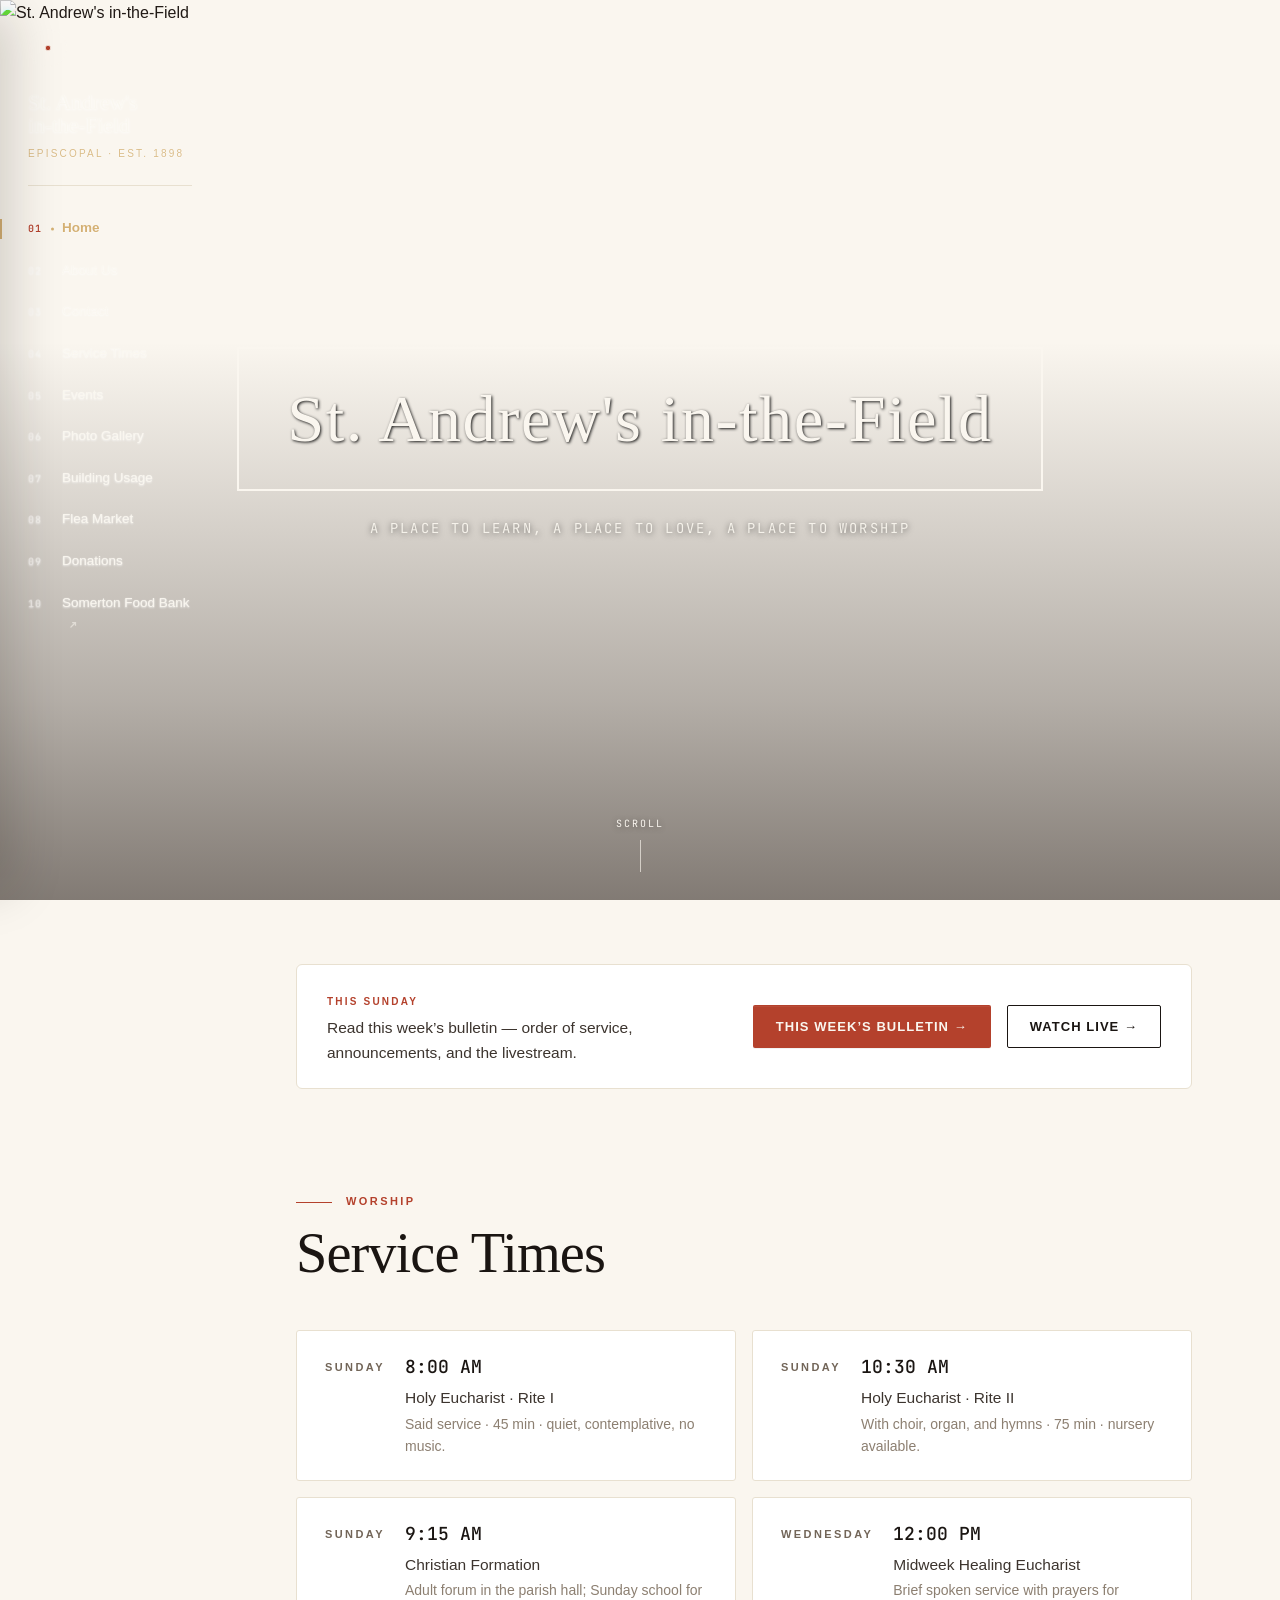
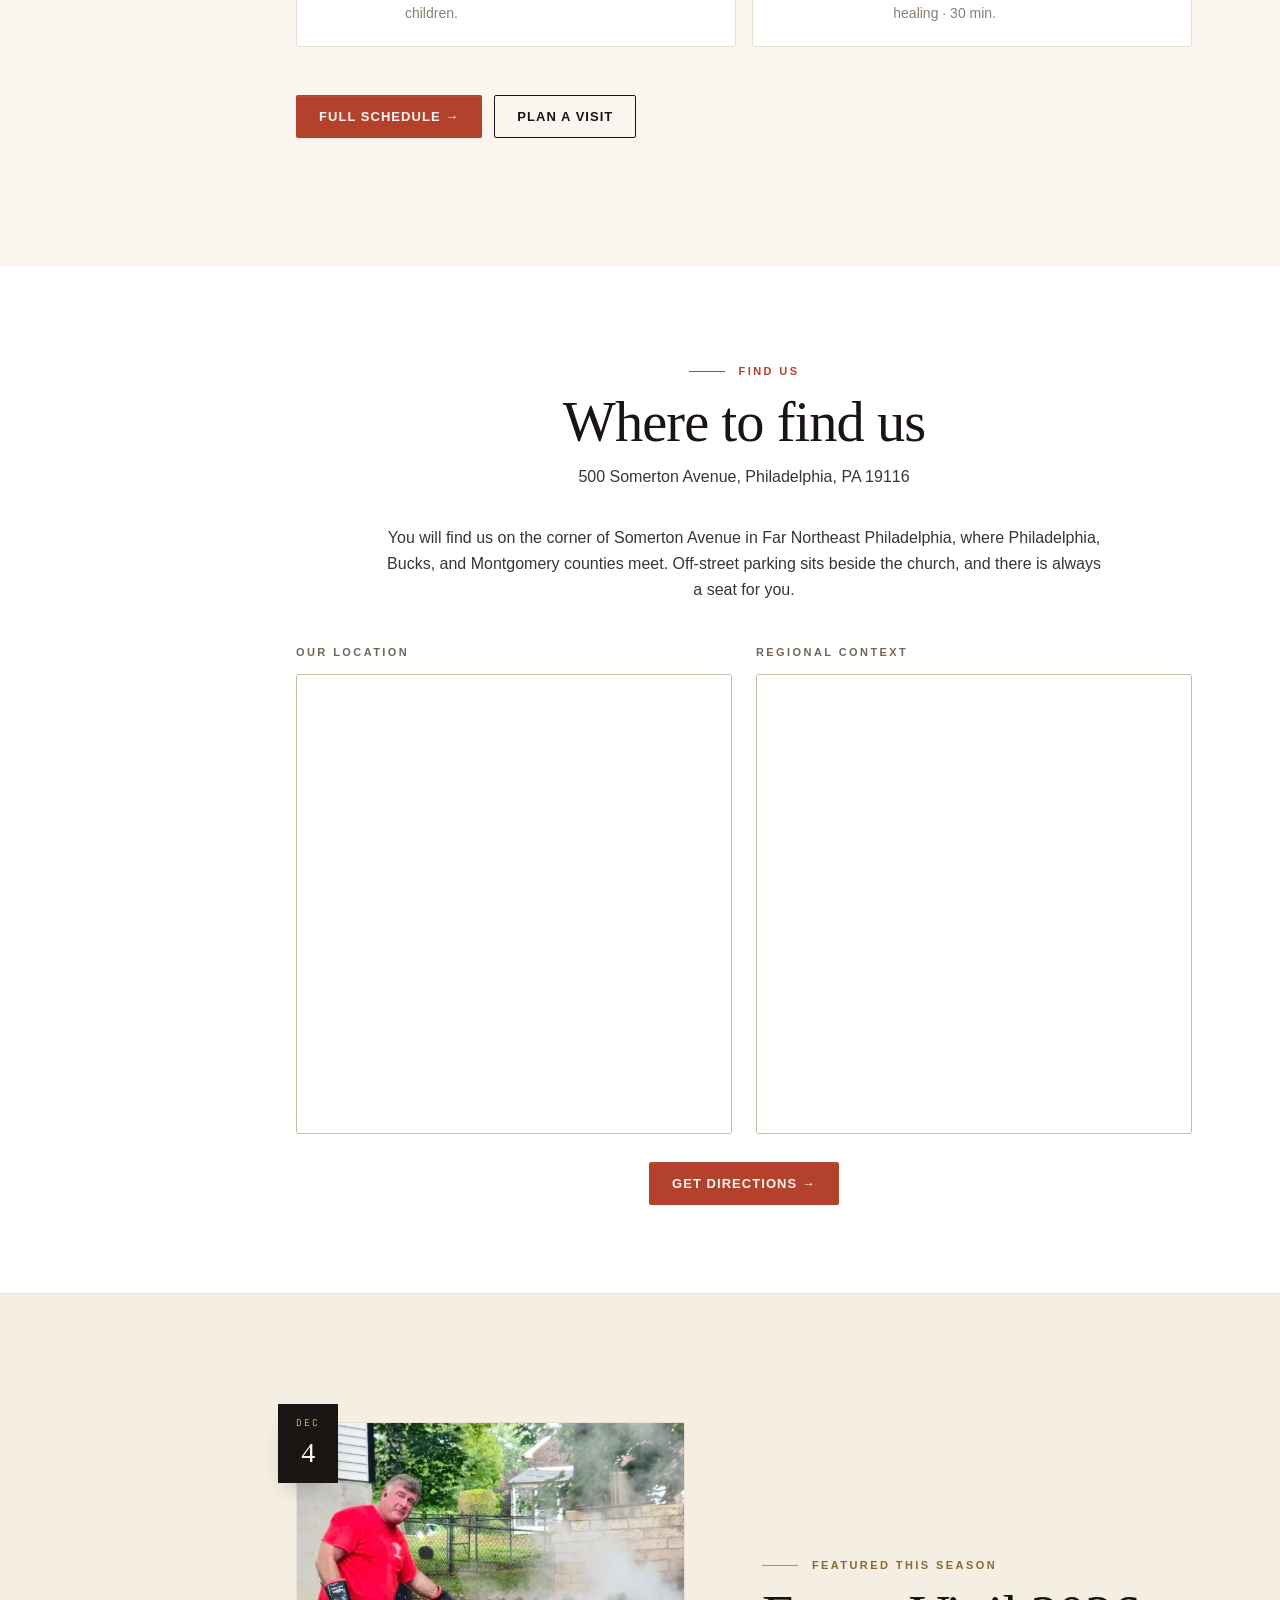
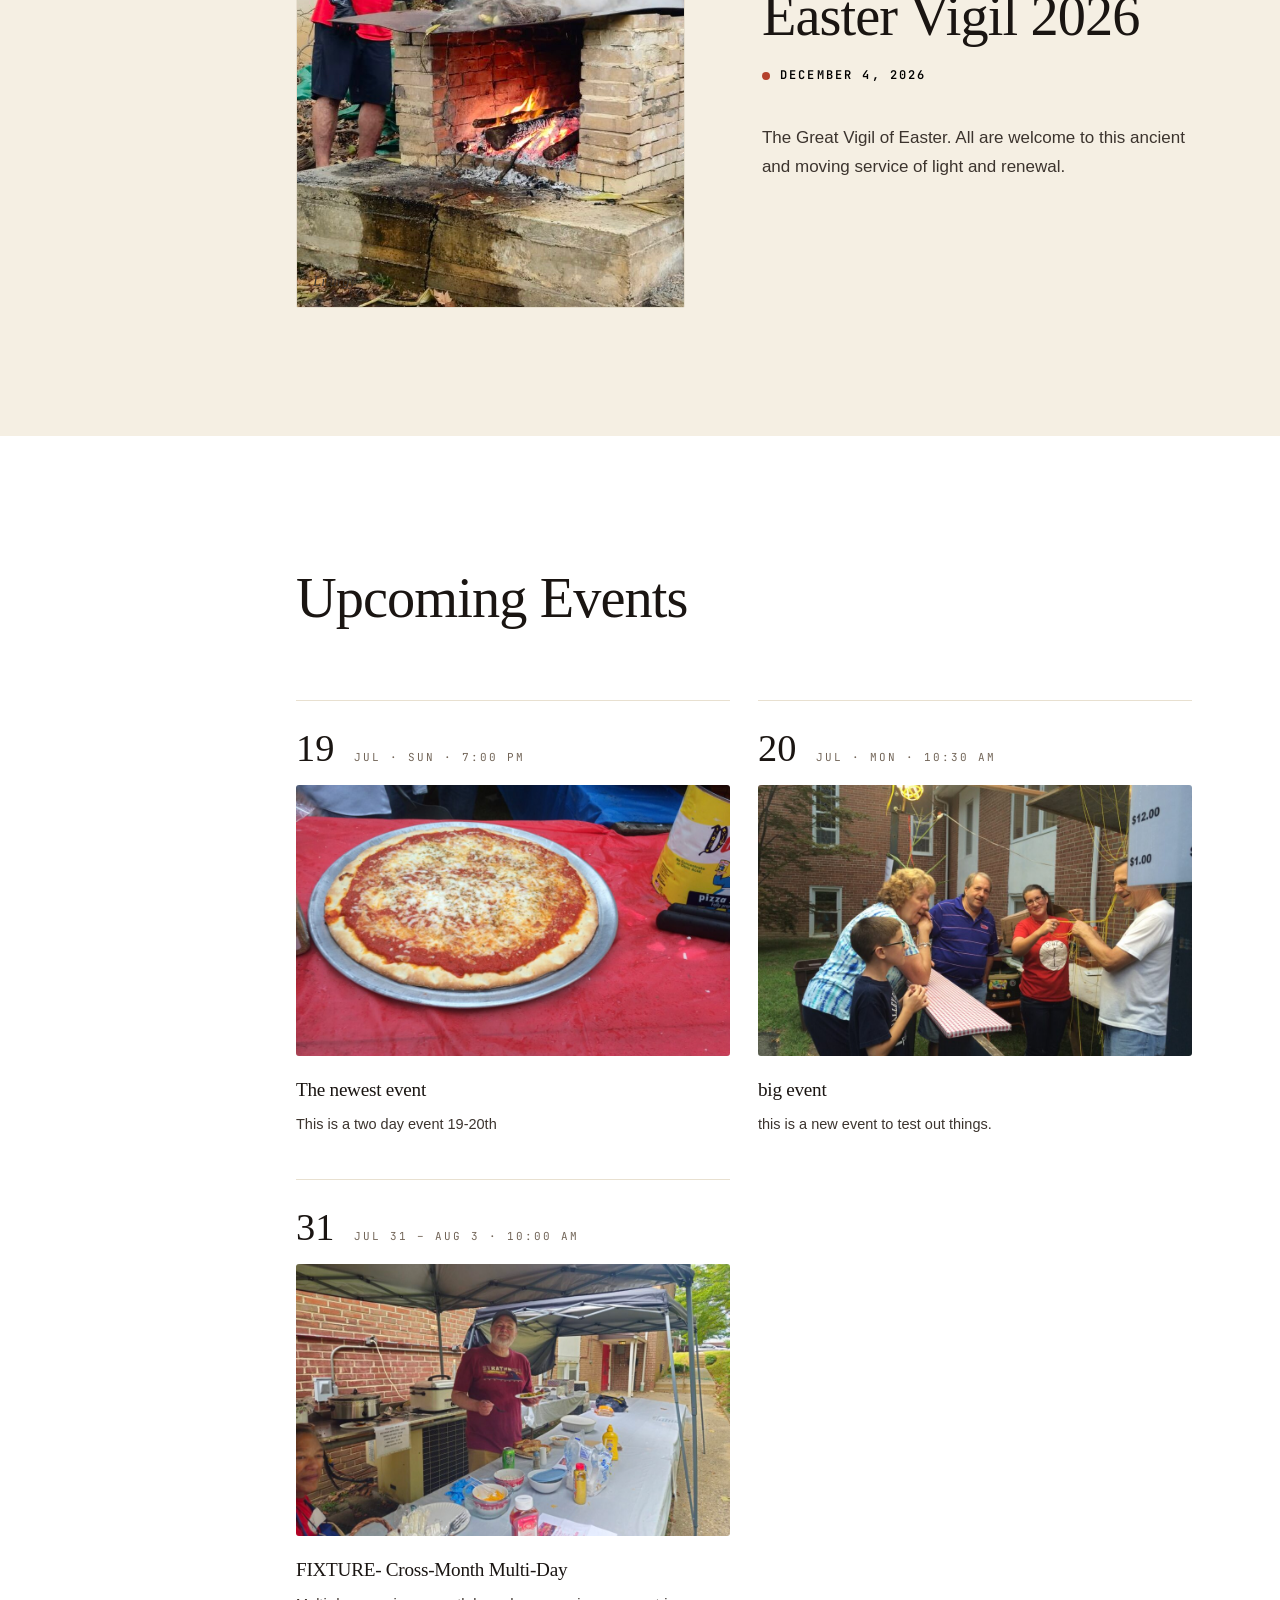
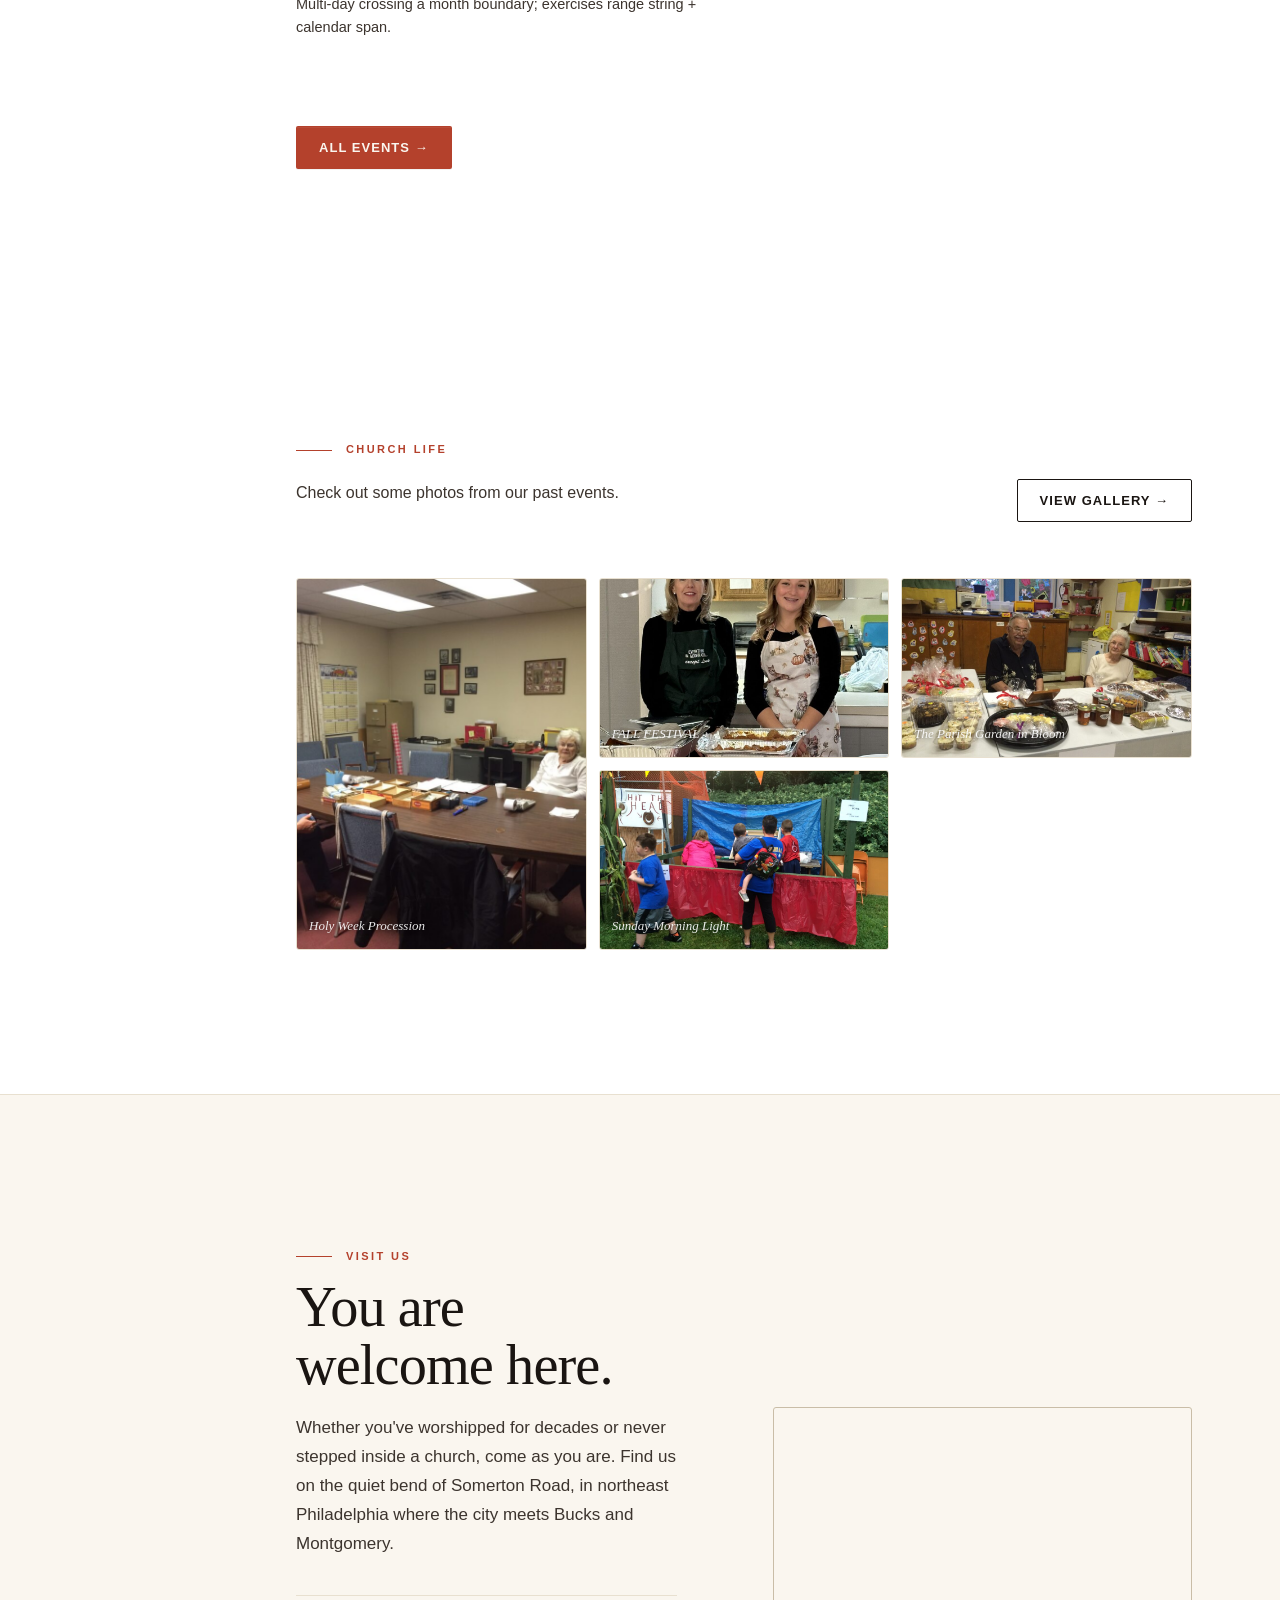
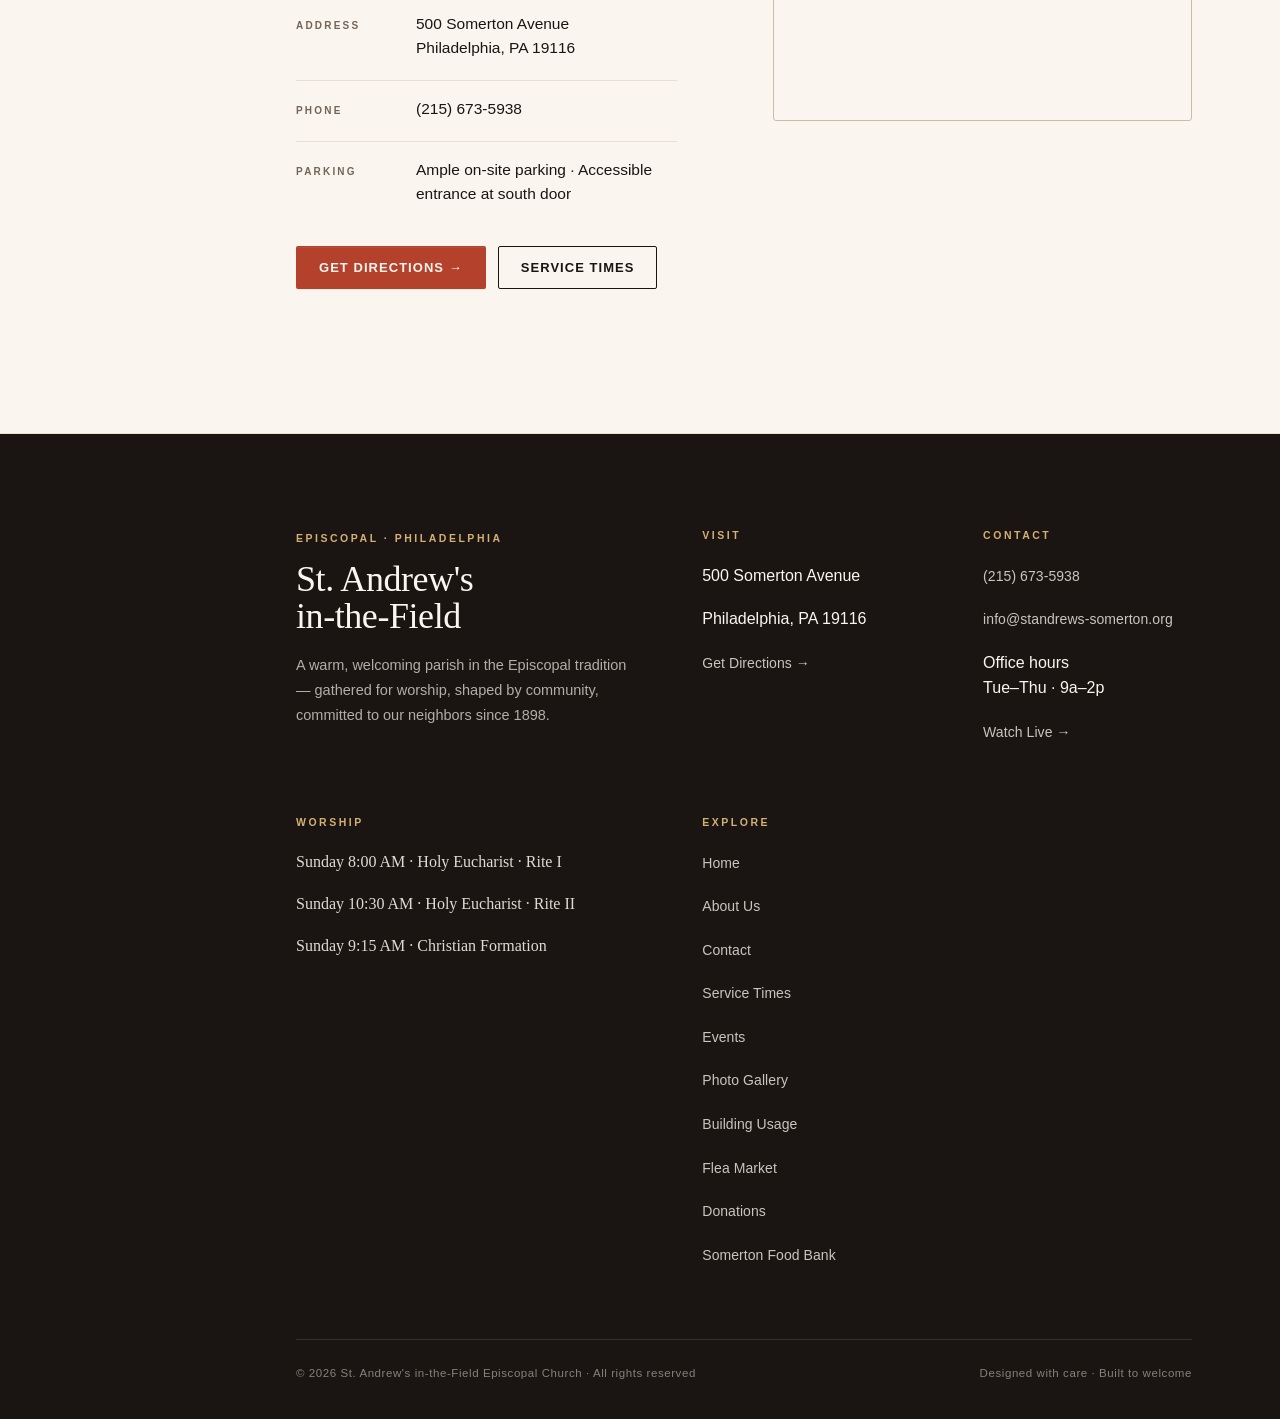
==== commit 473dac97: "Set demo page titles + hero alt to the church name" ====
--- a/index.html
+++ b/index.html
@@ -4,7 +4,7 @@
   <meta charset="UTF-8">
   <meta name="viewport" content="width=device-width, initial-scale=1">
   <meta name="description" content="A warm, welcoming Episcopal parish in Somerton, Philadelphia — gathered for worship, shaped by community, since 1898.">
-  <title>test 2</title>
+  <title>St. Andrew's in-the-Field</title>
 <meta name='robots' content='max-image-preview:large' />
 <link rel='dns-prefetch' href='//fonts.googleapis.com' />
 <link rel="alternate" title="oEmbed (JSON)" type="application/json+oembed" href="https://lucmac667.github.io/standrews-demo/wp-json/oembed/1.0/embed?url=http%3A%2F%2Ftest-2.local%2F" />
@@ -109,7 +109,7 @@
 <!-- ═══════════════════════ HERO ═══════════════════════ -->
 <section class="sa-hero" style="position:relative;min-height:100vh;height:100vh;overflow:hidden;background:var(--ivory)">
   <div style="position:absolute;inset:0">
-    <img src="https://lucmac667.github.io/standrews-demo/wp-content/themes/st-andrews/images/1772937598787blob.jpg" alt="test 2" style="width:100%;height:100%;object-fit:cover;object-position:center 30%;display:block;filter:saturate(1.11) brightness(1.26)">
+    <img src="https://lucmac667.github.io/standrews-demo/wp-content/themes/st-andrews/images/1772937598787blob.jpg" alt="St. Andrew's in-the-Field" style="width:100%;height:100%;object-fit:cover;object-position:center 30%;display:block;filter:saturate(1.11) brightness(1.26)">
   </div>
   <div style="position:absolute;inset:0;background:linear-gradient(180deg,rgba(255,251,240,0) 0%,rgba(255,251,240,0) 38%,rgba(31,21,15,0.32) 78%,rgba(31,21,15,0.55) 100%);pointer-events:none"></div>
   <div style="position:absolute;inset:0;display:flex;align-items:center;justify-content:center">
